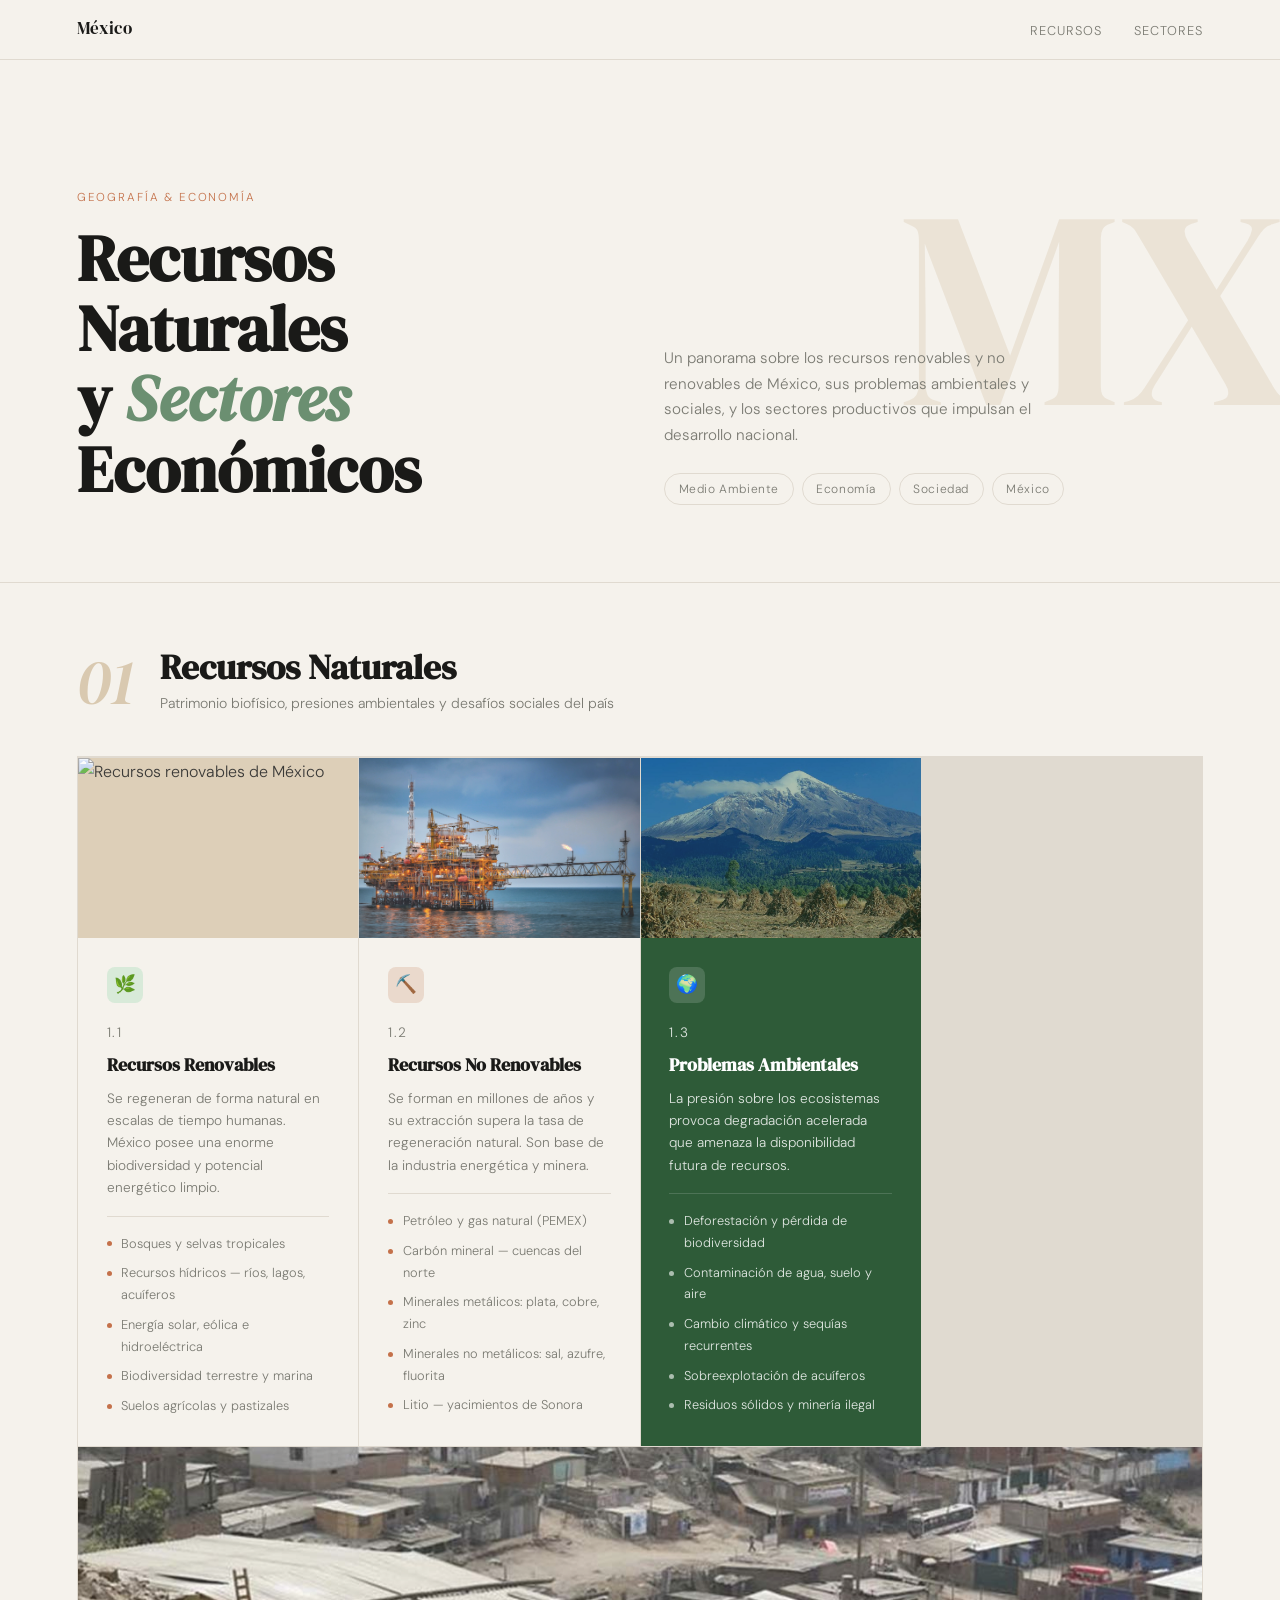
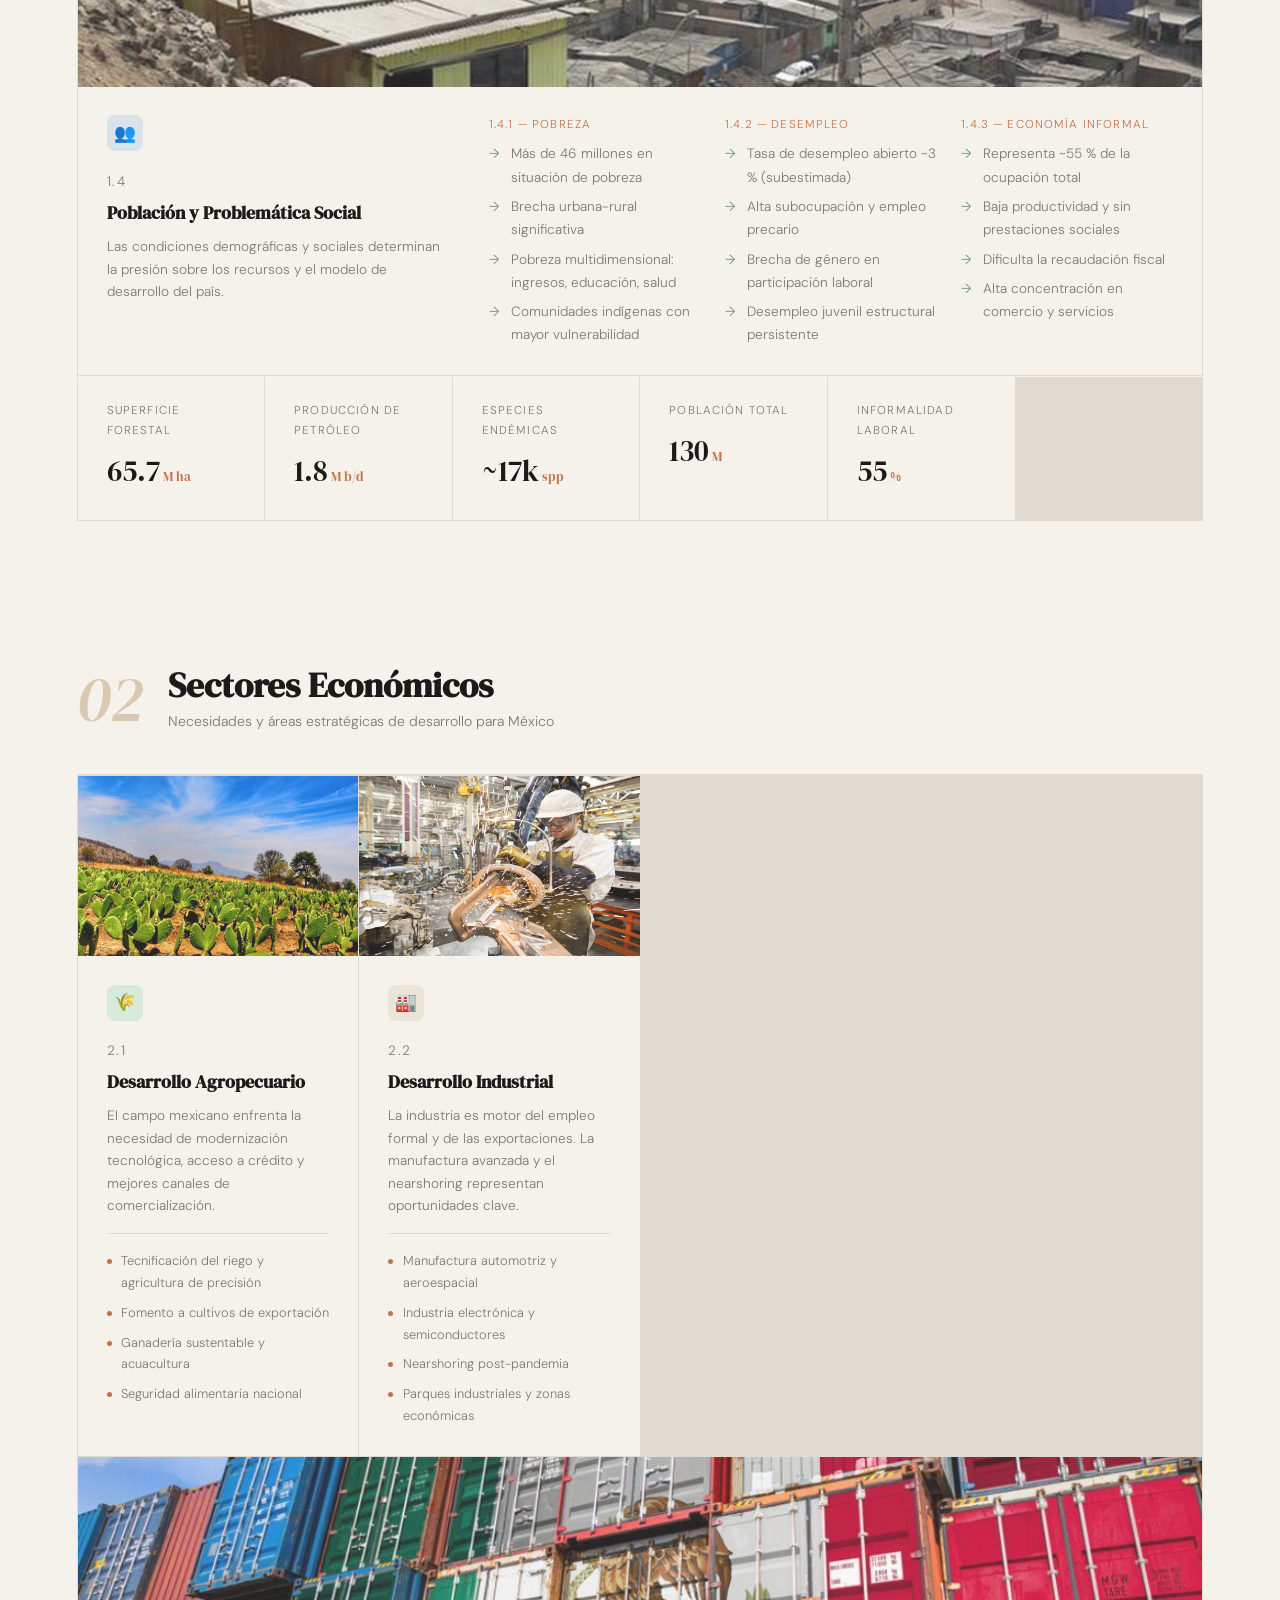
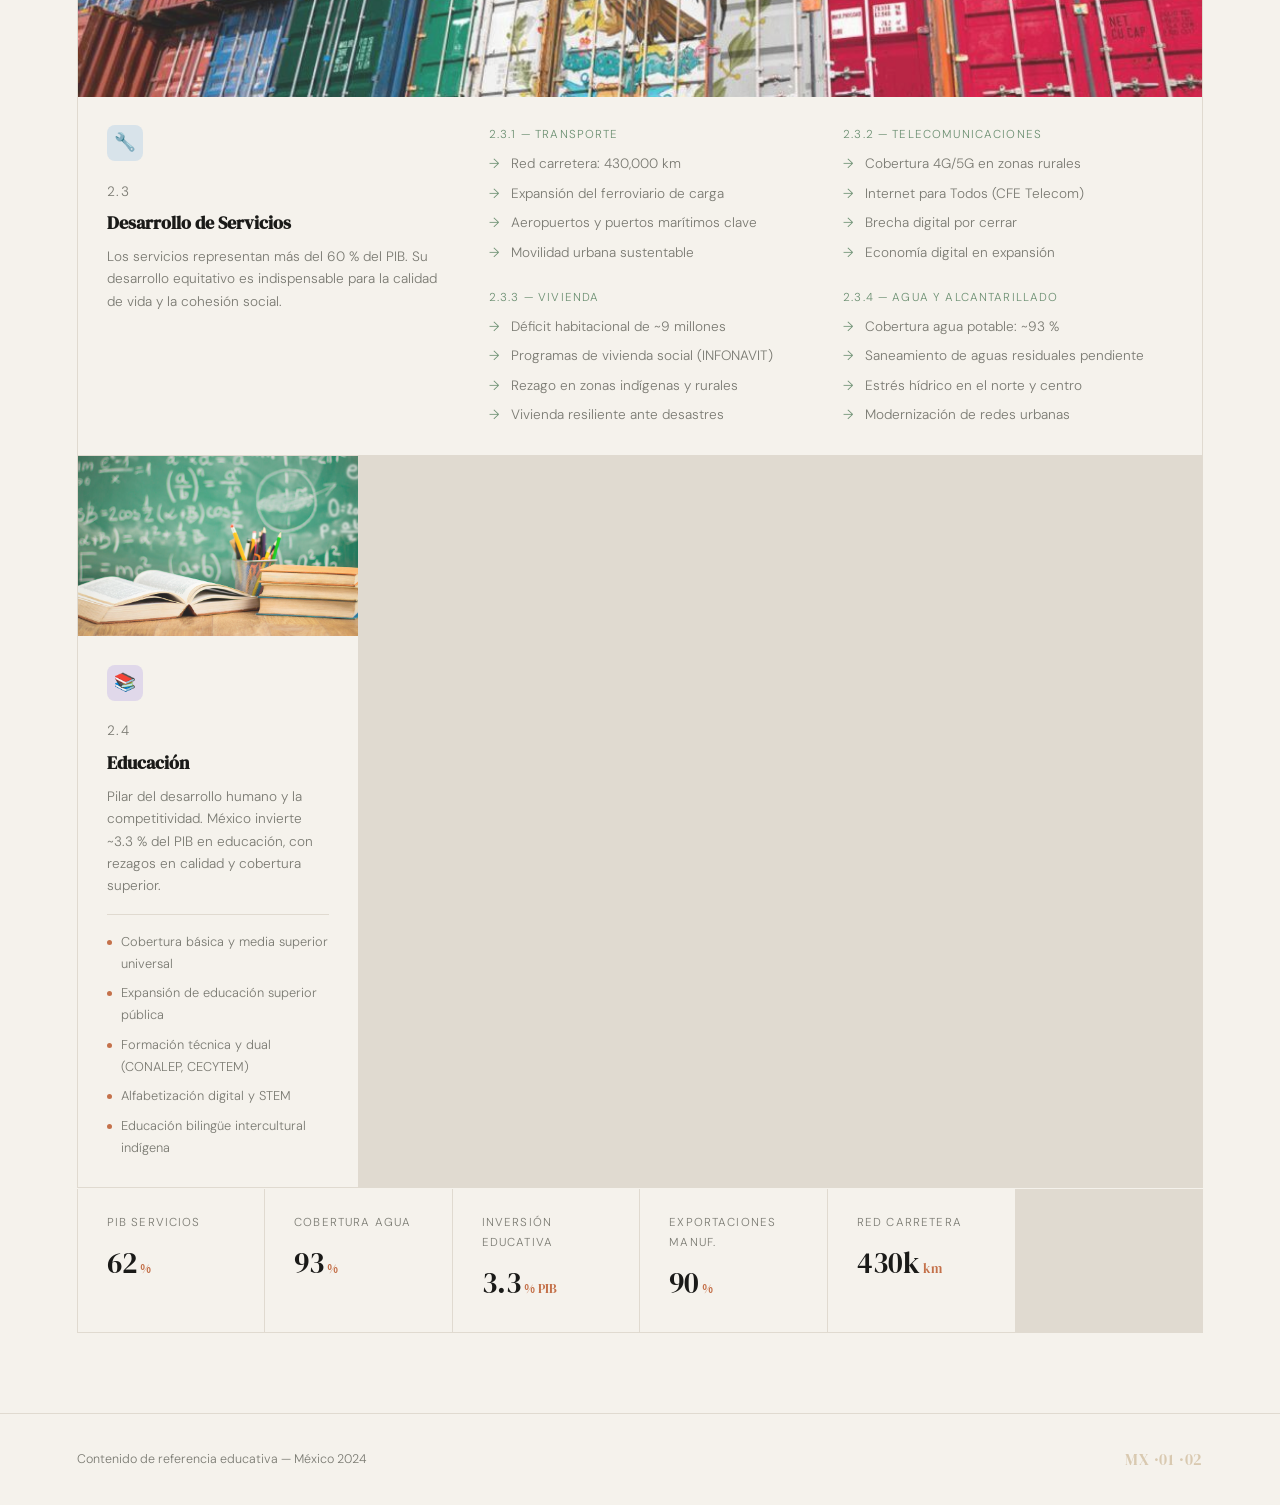
==== index.html @ fa0afb8a "Update image source path for renewable resources" ====
<!DOCTYPE html>
<html lang="es">
<head>
  <meta charset="UTF-8" />
  <meta name="viewport" content="width=device-width, initial-scale=1.0"/>
  <title>México — Recursos & Economía</title>
  <link href="https://fonts.googleapis.com/css2?family=DM+Serif+Display:ital@0;1&family=DM+Sans:ital,opsz,wght@0,9..40,300;0,9..40,400;0,9..40,500;1,9..40,300&display=swap" rel="stylesheet"/>
  <link rel="stylesheet" href="Styles.css"/>
</head>
<body>

  <!-- ══ NAVEGACIÓN ══════════════════════════════════════ -->
  <nav>
    <a class="nav-logo" href="#">México</a>
    <ul class="nav-links">
      <li><a href="#recursos">Recursos</a></li>
      <li><a href="#sectores">Sectores</a></li>
    </ul>
  </nav>

  <!-- ══ HERO ════════════════════════════════════════════ -->
  <section class="hero">
    <div>
      <p class="hero-eyebrow">Geografía & Economía</p>
      <h1>Recursos Naturales<br>y <em>Sectores</em><br>Económicos</h1>
    </div>
    <div>
      <p class="hero-desc">
        Un panorama sobre los recursos renovables y no renovables de México,
        sus problemas ambientales y sociales, y los sectores productivos que
        impulsan el desarrollo nacional.
      </p>
      <div class="hero-tags">
        <span class="tag">Medio Ambiente</span>
        <span class="tag">Economía</span>
        <span class="tag">Sociedad</span>
        <span class="tag">México</span>
      </div>
    </div>
  </section>

  <main>

    <!-- ════════════════════════════════════════════════════
         SECCIÓN 1 — RECURSOS NATURALES
    ════════════════════════════════════════════════════ -->
    <div id="recursos" class="section-header">
      <span class="section-number">01</span>
      <div class="section-title-block">
        <h2>Recursos Naturales</h2>
        <p>Patrimonio biofísico, presiones ambientales y desafíos sociales del país</p>
      </div>
    </div>
    <hr class="section-divider"/>

    <div class="cards-grid">

      <!-- 1.1 Renovables ─────────────────────────────── -->
      <div class="card">
        <!-- 🖼 Reemplaza src="" con la ruta de tu imagen, ej: src="img/renovables.jpg" -->
        <img class="card-img" src="img/photos/Escenarios-naturales-en-Mexico-Ecoturismo.jpg" alt="Recursos renovables de México"/>
        <div class="card-body">
          <div class="card-icon icon-green">🌿</div>
          <p class="card-number">1.1</p>
          <h3>Recursos Renovables</h3>
          <p>Se regeneran de forma natural en escalas de tiempo humanas. México posee una enorme biodiversidad y potencial energético limpio.</p>
          <div class="card-sub">
            <div class="card-sub-item"><span class="dot"></span><span>Bosques y selvas tropicales</span></div>
            <div class="card-sub-item"><span class="dot"></span><span>Recursos hídricos — ríos, lagos, acuíferos</span></div>
            <div class="card-sub-item"><span class="dot"></span><span>Energía solar, eólica e hidroeléctrica</span></div>
            <div class="card-sub-item"><span class="dot"></span><span>Biodiversidad terrestre y marina</span></div>
            <div class="card-sub-item"><span class="dot"></span><span>Suelos agrícolas y pastizales</span></div>
          </div>
        </div>
      </div>

      <!-- 1.2 No Renovables ──────────────────────────── -->
      <div class="card">
        <!-- 🖼 Reemplaza src="" con la ruta de tu imagen, ej: src="img/no-renovables.jpg" -->
        <img class="card-img" src="img/ingresos-petroleo-mexico-bbva.jpg" alt="Recursos no renovables de México"/>
        <div class="card-body">
          <div class="card-icon icon-brown">⛏️</div>
          <p class="card-number">1.2</p>
          <h3>Recursos No Renovables</h3>
          <p>Se forman en millones de años y su extracción supera la tasa de regeneración natural. Son base de la industria energética y minera.</p>
          <div class="card-sub">
            <div class="card-sub-item"><span class="dot"></span><span>Petróleo y gas natural (PEMEX)</span></div>
            <div class="card-sub-item"><span class="dot"></span><span>Carbón mineral — cuencas del norte</span></div>
            <div class="card-sub-item"><span class="dot"></span><span>Minerales metálicos: plata, cobre, zinc</span></div>
            <div class="card-sub-item"><span class="dot"></span><span>Minerales no metálicos: sal, azufre, fluorita</span></div>
            <div class="card-sub-item"><span class="dot"></span><span>Litio — yacimientos de Sonora</span></div>
          </div>
        </div>
      </div>

      <!-- 1.3 Problemas Ambientales ──────────────────── -->
      <div class="card card-accent">
        <!-- 🖼 Reemplaza src="" con la ruta de tu imagen, ej: src="img/ambiental.jpg" -->
        <img class="card-img" src="img/montanas-mexico-pico-de-orizaba-1024x640.jpg" alt="Problemas ambientales en México" style="opacity:0.6;"/>
        <div class="card-body">
          <div class="card-icon" style="background:rgba(255,255,255,0.15)">🌍</div>
          <p class="card-number">1.3</p>
          <h3>Problemas Ambientales</h3>
          <p>La presión sobre los ecosistemas provoca degradación acelerada que amenaza la disponibilidad futura de recursos.</p>
          <div class="card-sub">
            <div class="card-sub-item"><span class="dot"></span><span>Deforestación y pérdida de biodiversidad</span></div>
            <div class="card-sub-item"><span class="dot"></span><span>Contaminación de agua, suelo y aire</span></div>
            <div class="card-sub-item"><span class="dot"></span><span>Cambio climático y sequías recurrentes</span></div>
            <div class="card-sub-item"><span class="dot"></span><span>Sobreexplotación de acuíferos</span></div>
            <div class="card-sub-item"><span class="dot"></span><span>Residuos sólidos y minería ilegal</span></div>
          </div>
        </div>
      </div>

      <!-- 1.4 Población ──────────────────────────────── -->
      <div class="card card-wide">
        <!-- 🖼 Reemplaza src="" con la ruta de tu imagen, ej: src="img/poblacion.jpg" -->
        <img class="card-img" src="img/reuters_pobreza_banco_mundial1.jpg" alt="Población y problemática social en México"/>
        <div class="card-body">
          <div>
            <div class="card-icon icon-blue">👥</div>
            <p class="card-number">1.4</p>
            <h3>Población y Problemática Social</h3>
            <p>Las condiciones demográficas y sociales determinan la presión sobre los recursos y el modelo de desarrollo del país.</p>
          </div>
          <div style="display:grid; grid-template-columns:1fr 1fr 1fr; gap:1.5rem;">
            <div>
              <p style="font-size:0.72rem;letter-spacing:0.1em;text-transform:uppercase;color:var(--terracotta);margin-bottom:0.5rem;">1.4.1 — Pobreza</p>
              <ul class="inline-list">
                <li>Más de 46 millones en situación de pobreza</li>
                <li>Brecha urbana-rural significativa</li>
                <li>Pobreza multidimensional: ingresos, educación, salud</li>
                <li>Comunidades indígenas con mayor vulnerabilidad</li>
              </ul>
            </div>
            <div>
              <p style="font-size:0.72rem;letter-spacing:0.1em;text-transform:uppercase;color:var(--terracotta);margin-bottom:0.5rem;">1.4.2 — Desempleo</p>
              <ul class="inline-list">
                <li>Tasa de desempleo abierto ~3 % (subestimada)</li>
                <li>Alta subocupación y empleo precario</li>
                <li>Brecha de género en participación laboral</li>
                <li>Desempleo juvenil estructural persistente</li>
              </ul>
            </div>
            <div>
              <p style="font-size:0.72rem;letter-spacing:0.1em;text-transform:uppercase;color:var(--terracotta);margin-bottom:0.5rem;">1.4.3 — Economía Informal</p>
              <ul class="inline-list">
                <li>Representa ~55 % de la ocupación total</li>
                <li>Baja productividad y sin prestaciones sociales</li>
                <li>Dificulta la recaudación fiscal</li>
                <li>Alta concentración en comercio y servicios</li>
              </ul>
            </div>
          </div>
        </div>
      </div>

    </div><!-- /cards-grid -->

    <div class="stat-row">
      <div class="stat-cell">
        <p class="stat-label">Superficie forestal</p>
        <p class="stat-value">65.7<span class="stat-unit">M ha</span></p>
      </div>
      <div class="stat-cell">
        <p class="stat-label">Producción de petróleo</p>
        <p class="stat-value">1.8<span class="stat-unit">M b/d</span></p>
      </div>
      <div class="stat-cell">
        <p class="stat-label">Especies endémicas</p>
        <p class="stat-value">~17k<span class="stat-unit">spp</span></p>
      </div>
      <div class="stat-cell">
        <p class="stat-label">Población total</p>
        <p class="stat-value">130<span class="stat-unit">M</span></p>
      </div>
      <div class="stat-cell">
        <p class="stat-label">Informalidad laboral</p>
        <p class="stat-value">55<span class="stat-unit">%</span></p>
      </div>
    </div>


    <!-- ════════════════════════════════════════════════════
         SECCIÓN 2 — SECTORES ECONÓMICOS
    ════════════════════════════════════════════════════ -->
    <div id="sectores" class="section-header">
      <span class="section-number">02</span>
      <div class="section-title-block">
        <h2>Sectores Económicos</h2>
        <p>Necesidades y áreas estratégicas de desarrollo para México</p>
      </div>
    </div>
    <hr class="section-divider"/>

    <div class="cards-grid">

      <!-- 2.1 Agropecuario ───────────────────────────── -->
      <div class="card">
        <!-- 🖼 Reemplaza src="" con la ruta de tu imagen, ej: src="img/agropecuario.jpg" -->
        <img class="card-img" src="img/desarrollo-agropecuario-y-rural-milpa-alta.jpg" alt="Desarrollo agropecuario en México"/>
        <div class="card-body">
          <div class="card-icon icon-green">🌾</div>
          <p class="card-number">2.1</p>
          <h3>Desarrollo Agropecuario</h3>
          <p>El campo mexicano enfrenta la necesidad de modernización tecnológica, acceso a crédito y mejores canales de comercialización.</p>
          <div class="card-sub">
            <div class="card-sub-item"><span class="dot"></span><span>Tecnificación del riego y agricultura de precisión</span></div>
            <div class="card-sub-item"><span class="dot"></span><span>Fomento a cultivos de exportación</span></div>
            <div class="card-sub-item"><span class="dot"></span><span>Ganadería sustentable y acuacultura</span></div>
            <div class="card-sub-item"><span class="dot"></span><span>Seguridad alimentaria nacional</span></div>
          </div>
        </div>
      </div>

      <!-- 2.2 Industrial ─────────────────────────────── -->
      <div class="card">
        <!-- 🖼 Reemplaza src="" con la ruta de tu imagen, ej: src="img/industrial.jpg" -->
        <img class="card-img" src="img/5-estados-lideraron-el-crecimiento-industrial-en-Mexico-en-2022.jpg" alt="Desarrollo industrial en México"/>
        <div class="card-body">
          <div class="card-icon icon-yellow">🏭</div>
          <p class="card-number">2.2</p>
          <h3>Desarrollo Industrial</h3>
          <p>La industria es motor del empleo formal y de las exportaciones. La manufactura avanzada y el nearshoring representan oportunidades clave.</p>
          <div class="card-sub">
            <div class="card-sub-item"><span class="dot"></span><span>Manufactura automotriz y aeroespacial</span></div>
            <div class="card-sub-item"><span class="dot"></span><span>Industria electrónica y semiconductores</span></div>
            <div class="card-sub-item"><span class="dot"></span><span>Nearshoring post-pandemia</span></div>
            <div class="card-sub-item"><span class="dot"></span><span>Parques industriales y zonas económicas</span></div>
          </div>
        </div>
      </div>

      <!-- 2.3 Servicios ──────────────────────────────── -->
      <div class="card card-wide">
        <!-- 🖼 Reemplaza src="" con la ruta de tu imagen, ej: src="img/servicios.jpg" -->
        <img class="card-img" src="img/futuro-comercio-exterior-mexico-nearshoring-fiscalidad-tras-elecciones.jpg" alt="Desarrollo de servicios en México"/>
        <div class="card-body">
          <div>
            <div class="card-icon icon-blue">🔧</div>
            <p class="card-number">2.3</p>
            <h3>Desarrollo de Servicios</h3>
            <p>Los servicios representan más del 60 % del PIB. Su desarrollo equitativo es indispensable para la calidad de vida y la cohesión social.</p>
          </div>
          <div style="display:grid; grid-template-columns:1fr 1fr; gap:1.5rem;">
            <div>
              <p style="font-size:0.72rem;letter-spacing:0.1em;text-transform:uppercase;color:var(--sage);margin-bottom:0.5rem;">2.3.1 — Transporte</p>
              <ul class="inline-list">
                <li>Red carretera: 430,000 km</li>
                <li>Expansión del ferroviario de carga</li>
                <li>Aeropuertos y puertos marítimos clave</li>
                <li>Movilidad urbana sustentable</li>
              </ul>
            </div>
            <div>
              <p style="font-size:0.72rem;letter-spacing:0.1em;text-transform:uppercase;color:var(--sage);margin-bottom:0.5rem;">2.3.2 — Telecomunicaciones</p>
              <ul class="inline-list">
                <li>Cobertura 4G/5G en zonas rurales</li>
                <li>Internet para Todos (CFE Telecom)</li>
                <li>Brecha digital por cerrar</li>
                <li>Economía digital en expansión</li>
              </ul>
            </div>
            <div>
              <p style="font-size:0.72rem;letter-spacing:0.1em;text-transform:uppercase;color:var(--sage);margin-bottom:0.5rem;">2.3.3 — Vivienda</p>
              <ul class="inline-list">
                <li>Déficit habitacional de ~9 millones</li>
                <li>Programas de vivienda social (INFONAVIT)</li>
                <li>Rezago en zonas indígenas y rurales</li>
                <li>Vivienda resiliente ante desastres</li>
              </ul>
            </div>
            <div>
              <p style="font-size:0.72rem;letter-spacing:0.1em;text-transform:uppercase;color:var(--sage);margin-bottom:0.5rem;">2.3.4 — Agua y Alcantarillado</p>
              <ul class="inline-list">
                <li>Cobertura agua potable: ~93 %</li>
                <li>Saneamiento de aguas residuales pendiente</li>
                <li>Estrés hídrico en el norte y centro</li>
                <li>Modernización de redes urbanas</li>
              </ul>
            </div>
          </div>
        </div>
      </div>

      <!-- 2.4 Educación ──────────────────────────────── -->
      <div class="card">
        <!-- 🖼 Reemplaza src="" con la ruta de tu imagen, ej: src="img/educacion.jpg" -->
        <img class="card-img" src="img/Mexico.jpg" alt="Educación en México"/>
        <div class="card-body">
          <div class="card-icon icon-purple">📚</div>
          <p class="card-number">2.4</p>
          <h3>Educación</h3>
          <p>Pilar del desarrollo humano y la competitividad. México invierte ~3.3 % del PIB en educación, con rezagos en calidad y cobertura superior.</p>
          <div class="card-sub">
            <div class="card-sub-item"><span class="dot"></span><span>Cobertura básica y media superior universal</span></div>
            <div class="card-sub-item"><span class="dot"></span><span>Expansión de educación superior pública</span></div>
            <div class="card-sub-item"><span class="dot"></span><span>Formación técnica y dual (CONALEP, CECYTEM)</span></div>
            <div class="card-sub-item"><span class="dot"></span><span>Alfabetización digital y STEM</span></div>
            <div class="card-sub-item"><span class="dot"></span><span>Educación bilingüe intercultural indígena</span></div>
          </div>
        </div>
      </div>

    </div><!-- /cards-grid -->

    <div class="stat-row">
      <div class="stat-cell">
        <p class="stat-label">PIB Servicios</p>
        <p class="stat-value">62<span class="stat-unit">%</span></p>
      </div>
      <div class="stat-cell">
        <p class="stat-label">Cobertura agua</p>
        <p class="stat-value">93<span class="stat-unit">%</span></p>
      </div>
      <div class="stat-cell">
        <p class="stat-label">Inversión educativa</p>
        <p class="stat-value">3.3<span class="stat-unit">% PIB</span></p>
      </div>
      <div class="stat-cell">
        <p class="stat-label">Exportaciones manuf.</p>
        <p class="stat-value">90<span class="stat-unit">%</span></p>
      </div>
      <div class="stat-cell">
        <p class="stat-label">Red carretera</p>
        <p class="stat-value">430k<span class="stat-unit">km</span></p>
      </div>
    </div>

  </main>

  <!-- ══ FOOTER ═══════════════════════════════════════════ -->
  <footer>
    <p>Contenido de referencia educativa — México 2024</p>
    <span class="footer-mark">MX ·01 ·02</span>
  </footer>

</body>
</html>
---- Styles.css ----
/* ═══════════════════════════════════════════════════
   México — Recursos & Economía · styles.css
═══════════════════════════════════════════════════ */

:root {
  --cream:      #F5F2EC;
  --ink:        #1A1A18;
  --sage:       #6B8F71;
  --terracotta: #C4714A;
  --sand:       #D9C9B0;
  --muted:      #7A7A72;
  --white:      #FFFFFF;
  --border:     #E0DAD0;
  --accent:     #2E5B38;
}

*, *::before, *::after { box-sizing: border-box; margin: 0; padding: 0; }

html { scroll-behavior: smooth; }

body {
  background: var(--cream);
  color: var(--ink);
  font-family: 'DM Sans', sans-serif;
  font-weight: 300;
  line-height: 1.7;
  font-size: 16px;
}

/* ── NAV ─────────────────────────────────────────────── */
nav {
  position: sticky;
  top: 0;
  z-index: 100;
  background: var(--cream);
  border-bottom: 1px solid var(--border);
  padding: 0 clamp(1.5rem, 6vw, 5rem);
  display: flex;
  align-items: center;
  justify-content: space-between;
  height: 60px;
  backdrop-filter: blur(8px);
}

.nav-logo {
  font-family: 'DM Serif Display', serif;
  font-size: 1.05rem;
  letter-spacing: 0.01em;
  color: var(--ink);
  text-decoration: none;
}

.nav-links {
  display: flex;
  gap: 2rem;
  list-style: none;
}

.nav-links a {
  font-size: 0.8rem;
  letter-spacing: 0.08em;
  text-transform: uppercase;
  color: var(--muted);
  text-decoration: none;
  transition: color 0.2s;
}

.nav-links a:hover { color: var(--ink); }

/* ── HERO ────────────────────────────────────────────── */
.hero {
  padding: clamp(4rem, 10vw, 9rem) clamp(1.5rem, 6vw, 5rem) clamp(3rem, 6vw, 5rem);
  display: grid;
  grid-template-columns: 1fr 1fr;
  gap: 3rem;
  align-items: end;
  border-bottom: 1px solid var(--border);
  position: relative;
  overflow: hidden;
}

.hero::before {
  content: 'MX';
  position: absolute;
  right: -0.05em;
  top: 50%;
  transform: translateY(-55%);
  font-family: 'DM Serif Display', serif;
  font-size: clamp(8rem, 22vw, 18rem);
  color: var(--sand);
  opacity: 0.35;
  pointer-events: none;
  line-height: 1;
}

.hero-eyebrow {
  font-size: 0.72rem;
  letter-spacing: 0.16em;
  text-transform: uppercase;
  color: var(--terracotta);
  margin-bottom: 1rem;
}

.hero h1 {
  font-family: 'DM Serif Display', serif;
  font-size: clamp(2.4rem, 5vw, 4.2rem);
  line-height: 1.1;
  color: var(--ink);
  max-width: 14ch;
}

.hero h1 em {
  font-style: italic;
  color: var(--sage);
}

.hero-desc {
  color: var(--muted);
  font-size: 0.95rem;
  max-width: 38ch;
  align-self: end;
}

.hero-tags {
  display: flex;
  gap: 0.5rem;
  flex-wrap: wrap;
  margin-top: 1.5rem;
}

.tag {
  padding: 0.3rem 0.85rem;
  border: 1px solid var(--border);
  border-radius: 999px;
  font-size: 0.75rem;
  letter-spacing: 0.05em;
  color: var(--muted);
}

/* ── LAYOUT ──────────────────────────────────────────── */
main {
  max-width: 1280px;
  margin: 0 auto;
  padding: 0 clamp(1.5rem, 6vw, 5rem);
}

/* ── SECTION HEADER ──────────────────────────────────── */
.section-header {
  display: grid;
  grid-template-columns: auto 1fr;
  align-items: center;
  gap: 1.5rem;
  padding: 4rem 0 2.5rem;
}

.section-number {
  font-family: 'DM Serif Display', serif;
  font-size: 4rem;
  line-height: 1;
  color: var(--sand);
  font-style: italic;
}

.section-title-block h2 {
  font-family: 'DM Serif Display', serif;
  font-size: clamp(1.6rem, 3vw, 2.2rem);
  line-height: 1.15;
  color: var(--ink);
}

.section-title-block p {
  color: var(--muted);
  font-size: 0.88rem;
  margin-top: 0.3rem;
}

.section-divider {
  border: none;
  border-top: 1px solid var(--border);
  margin: 0;
}

/* ── CARDS GRID ──────────────────────────────────────── */
.cards-grid {
  display: grid;
  grid-template-columns: repeat(auto-fill, minmax(280px, 1fr));
  gap: 1px;
  background: var(--border);
  border: 1px solid var(--border);
  margin-bottom: 1px;
}

.card {
  background: var(--cream);
  position: relative;
  transition: background 0.25s;
  display: flex;
  flex-direction: column;
}

.card:hover { background: var(--white); }

/* ── CARD IMAGE ──────────────────────────────────────── */
.card-img {
  width: 100%;
  height: 180px;
  object-fit: cover;
  display: block;
  /* Placeholder visual cuando no hay imagen */
  background: var(--sand);
  opacity: 0.85;
  transition: opacity 0.3s;
}

.card:hover .card-img { opacity: 1; }

/* Placeholder cuando src está vacío o la imagen no carga */
.card-img[src=""],
.card-img:not([src]) {
  background: linear-gradient(135deg, var(--sand) 0%, var(--border) 100%);
  position: relative;
}

.card-body {
  padding: 1.8rem;
  flex: 1;
  display: flex;
  flex-direction: column;
}

.card-icon {
  width: 36px;
  height: 36px;
  border-radius: 8px;
  display: flex;
  align-items: center;
  justify-content: center;
  font-size: 1.1rem;
  margin-bottom: 1.2rem;
}

.icon-green  { background: #D8EAD9; }
.icon-brown  { background: #EAD9CC; }
.icon-red    { background: #EAD8D8; }
.icon-blue   { background: #D8E3EA; }
.icon-yellow { background: #EAE5D8; }
.icon-purple { background: #E0D8EA; }

.card-number {
  font-size: 0.68rem;
  letter-spacing: 0.12em;
  text-transform: uppercase;
  color: var(--muted);
  margin-bottom: 0.5rem;
}

.card h3 {
  font-family: 'DM Serif Display', serif;
  font-size: 1.15rem;
  line-height: 1.25;
  color: var(--ink);
  margin-bottom: 0.75rem;
}

.card p {
  font-size: 0.85rem;
  color: var(--muted);
  line-height: 1.65;
}

.card-sub {
  margin-top: 1rem;
  padding-top: 1rem;
  border-top: 1px solid var(--border);
}

.card-sub-item {
  display: flex;
  align-items: flex-start;
  gap: 0.6rem;
  margin-bottom: 0.5rem;
}

.card-sub-item:last-child { margin-bottom: 0; }

.dot {
  width: 5px;
  height: 5px;
  border-radius: 50%;
  background: var(--terracotta);
  flex-shrink: 0;
  margin-top: 0.55rem;
}

.card-sub-item span {
  font-size: 0.8rem;
  color: var(--muted);
}

/* ── WIDE CARD ───────────────────────────────────────── */
.card-wide {
  grid-column: 1 / -1;
  flex-direction: column;
}

.card-wide .card-img {
  height: 240px;
}

.card-wide .card-body {
  display: grid;
  grid-template-columns: 1fr 2fr;
  gap: 2.5rem;
  align-items: start;
}

/* ── ACCENT CARD ─────────────────────────────────────── */
.card-accent { background: var(--accent) !important; }

.card-accent .card-number,
.card-accent h3,
.card-accent p,
.card-accent .card-sub-item span {
  color: rgba(255,255,255,0.85);
}

.card-accent h3 { color: #fff; }

.card-accent .card-sub {
  border-color: rgba(255,255,255,0.15);
}

.card-accent .dot { background: rgba(255,255,255,0.6); }

/* ── STAT ROW ────────────────────────────────────────── */
.stat-row {
  display: grid;
  grid-template-columns: repeat(auto-fill, minmax(180px, 1fr));
  gap: 1px;
  background: var(--border);
  border: 1px solid var(--border);
  border-top: none;
  margin-bottom: 5rem;
}

.stat-cell {
  background: var(--cream);
  padding: 1.5rem 1.8rem;
  transition: background 0.2s;
}

.stat-cell:hover { background: var(--white); }

.stat-label {
  font-size: 0.72rem;
  letter-spacing: 0.1em;
  text-transform: uppercase;
  color: var(--muted);
  margin-bottom: 0.4rem;
}

.stat-value {
  font-family: 'DM Serif Display', serif;
  font-size: 1.8rem;
  color: var(--ink);
}

.stat-unit {
  font-size: 0.8rem;
  color: var(--terracotta);
  margin-left: 0.2rem;
}

/* ── INLINE LIST ─────────────────────────────────────── */
.inline-list {
  list-style: none;
  display: flex;
  flex-direction: column;
  gap: 0.4rem;
}

.inline-list li {
  display: flex;
  align-items: flex-start;
  gap: 0.75rem;
  font-size: 0.85rem;
  color: var(--muted);
}

.inline-list li::before {
  content: '→';
  color: var(--sage);
  flex-shrink: 0;
  font-size: 0.85rem;
}

/* ── FOOTER ──────────────────────────────────────────── */
footer {
  border-top: 1px solid var(--border);
  padding: 2rem clamp(1.5rem, 6vw, 5rem);
  display: flex;
  justify-content: space-between;
  align-items: center;
  flex-wrap: wrap;
  gap: 1rem;
}

footer p {
  font-size: 0.78rem;
  color: var(--muted);
}

.footer-mark {
  font-family: 'DM Serif Display', serif;
  font-size: 1rem;
  color: var(--sand);
  letter-spacing: 0.05em;
}

/* ── ANIMATIONS ──────────────────────────────────────── */
@keyframes fadeUp {
  from { opacity: 0; transform: translateY(18px); }
  to   { opacity: 1; transform: translateY(0); }
}

.hero > * { animation: fadeUp 0.6s ease both; }
.hero > *:nth-child(2) { animation-delay: 0.15s; }

/* ── RESPONSIVE ──────────────────────────────────────── */
@media (max-width: 768px) {
  .hero {
    grid-template-columns: 1fr;
    gap: 1.5rem;
  }

  .hero::before { font-size: 7rem; opacity: 0.2; }

  .card-wide .card-body {
    grid-template-columns: 1fr;
  }

  .nav-links { display: none; }

  .section-number { font-size: 2.5rem; }
}
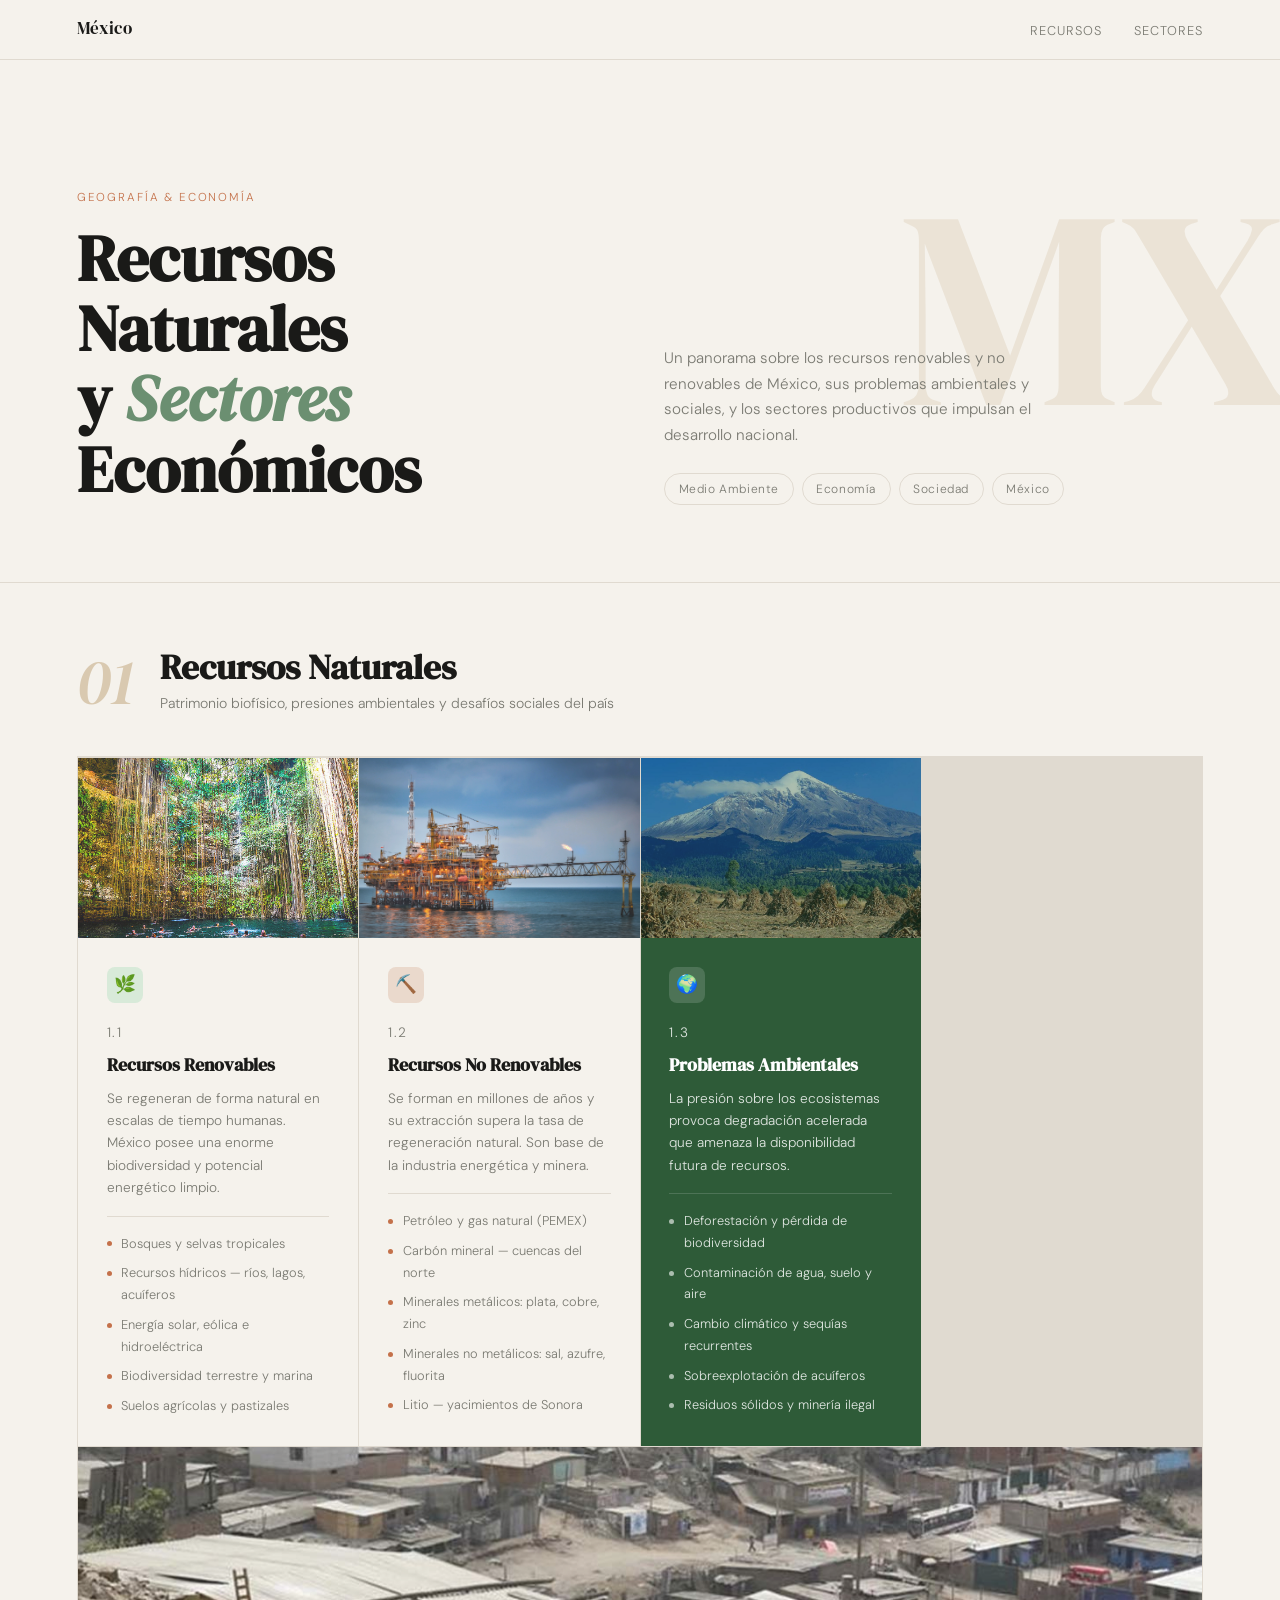
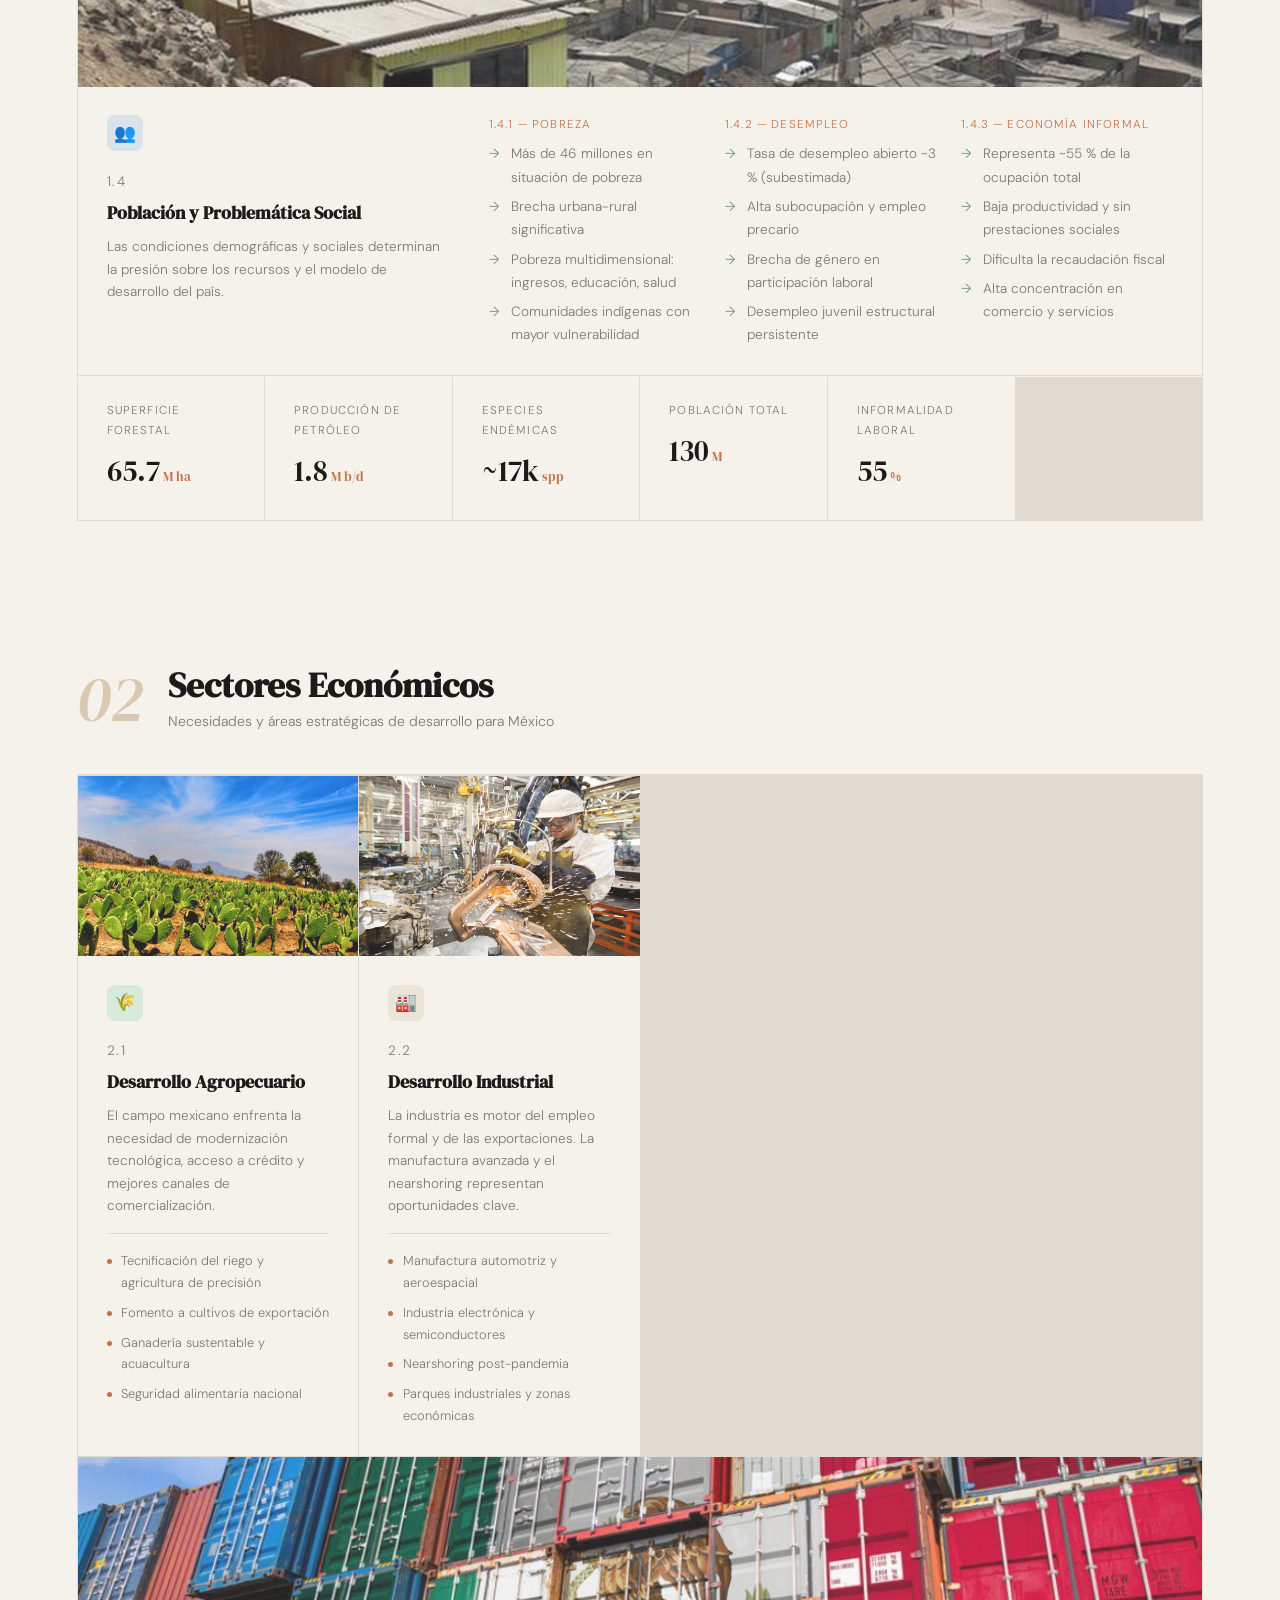
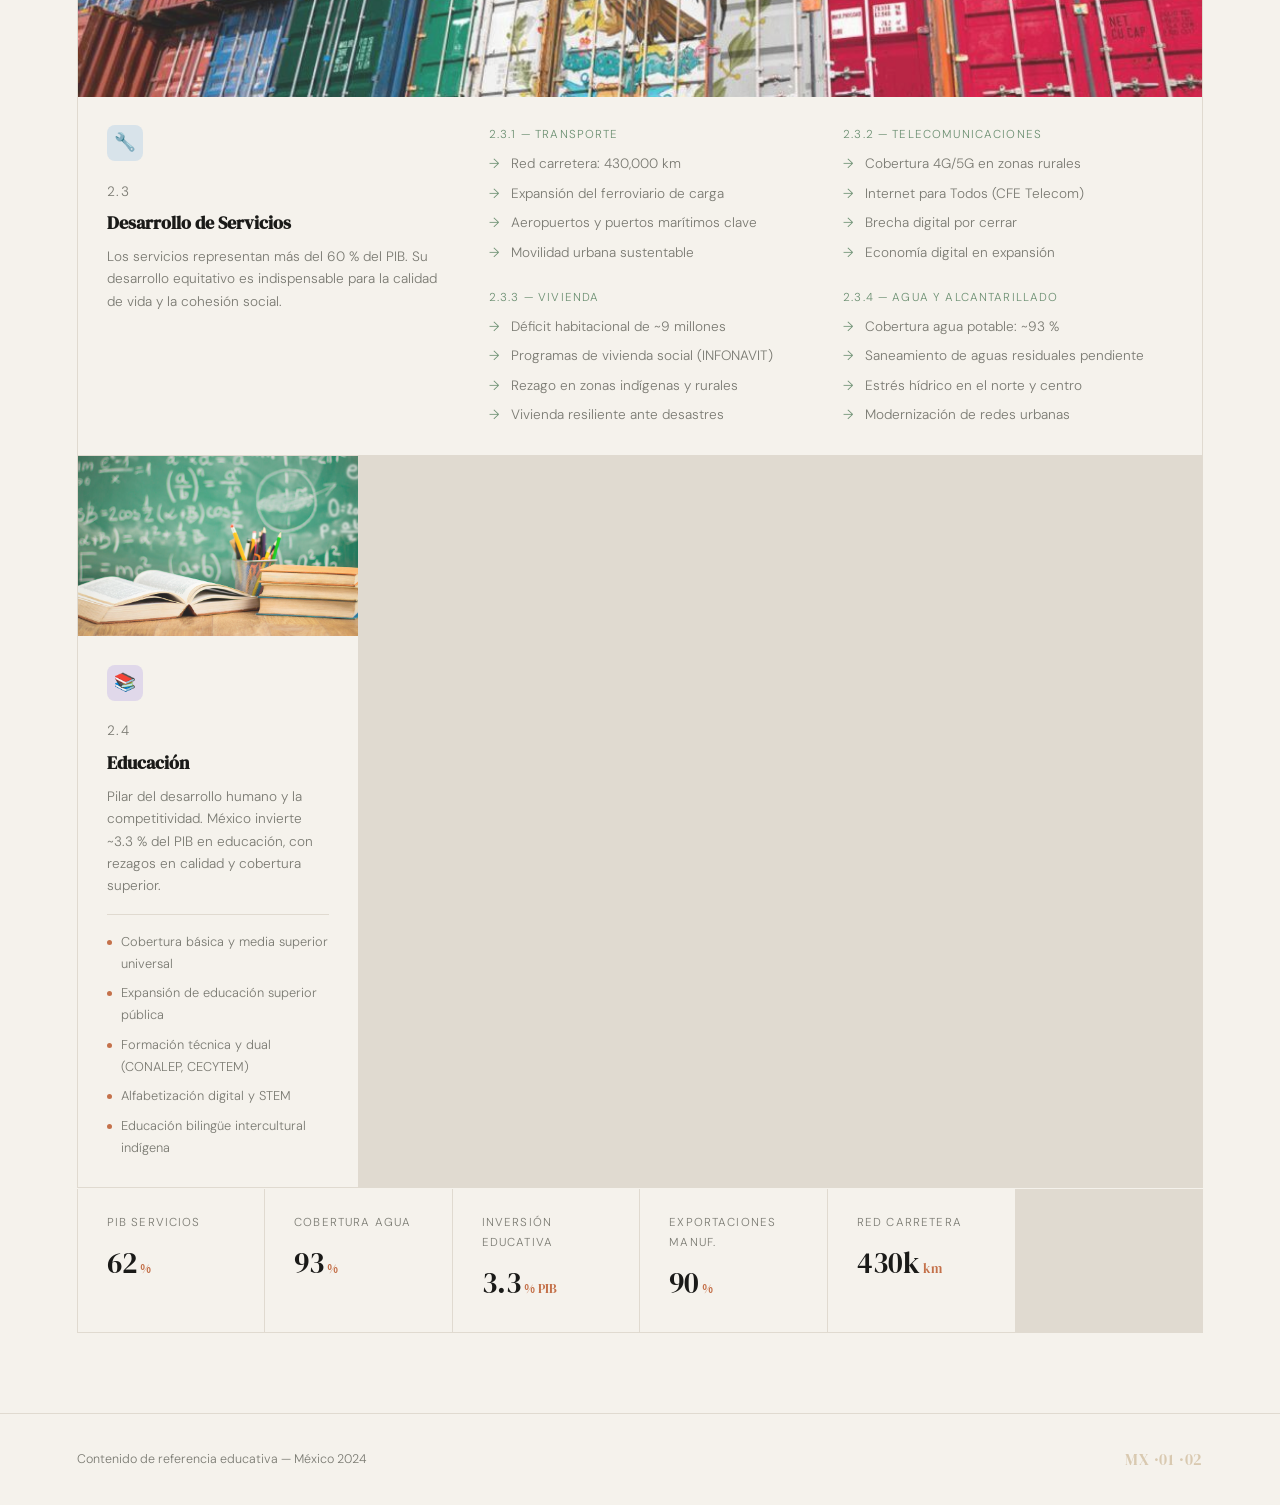
==== commit b577556e: "Update image source path in index.html" ====
--- a/index.html
+++ b/index.html
@@ -58,7 +58,7 @@
       <!-- 1.1 Renovables ─────────────────────────────── -->
       <div class="card">
         <!-- 🖼 Reemplaza src="" con la ruta de tu imagen, ej: src="img/renovables.jpg" -->
-        <img class="card-img" src="img/photos/Escenarios-naturales-en-Mexico-Ecoturismo.jpg" alt="Recursos renovables de México"/>
+        <img class="card-img" src="img/Escenarios-naturales-en-Mexico-Ecoturismo.jpg" alt="Recursos renovables de México"/>
         <div class="card-body">
           <div class="card-icon icon-green">🌿</div>
           <p class="card-number">1.1</p>
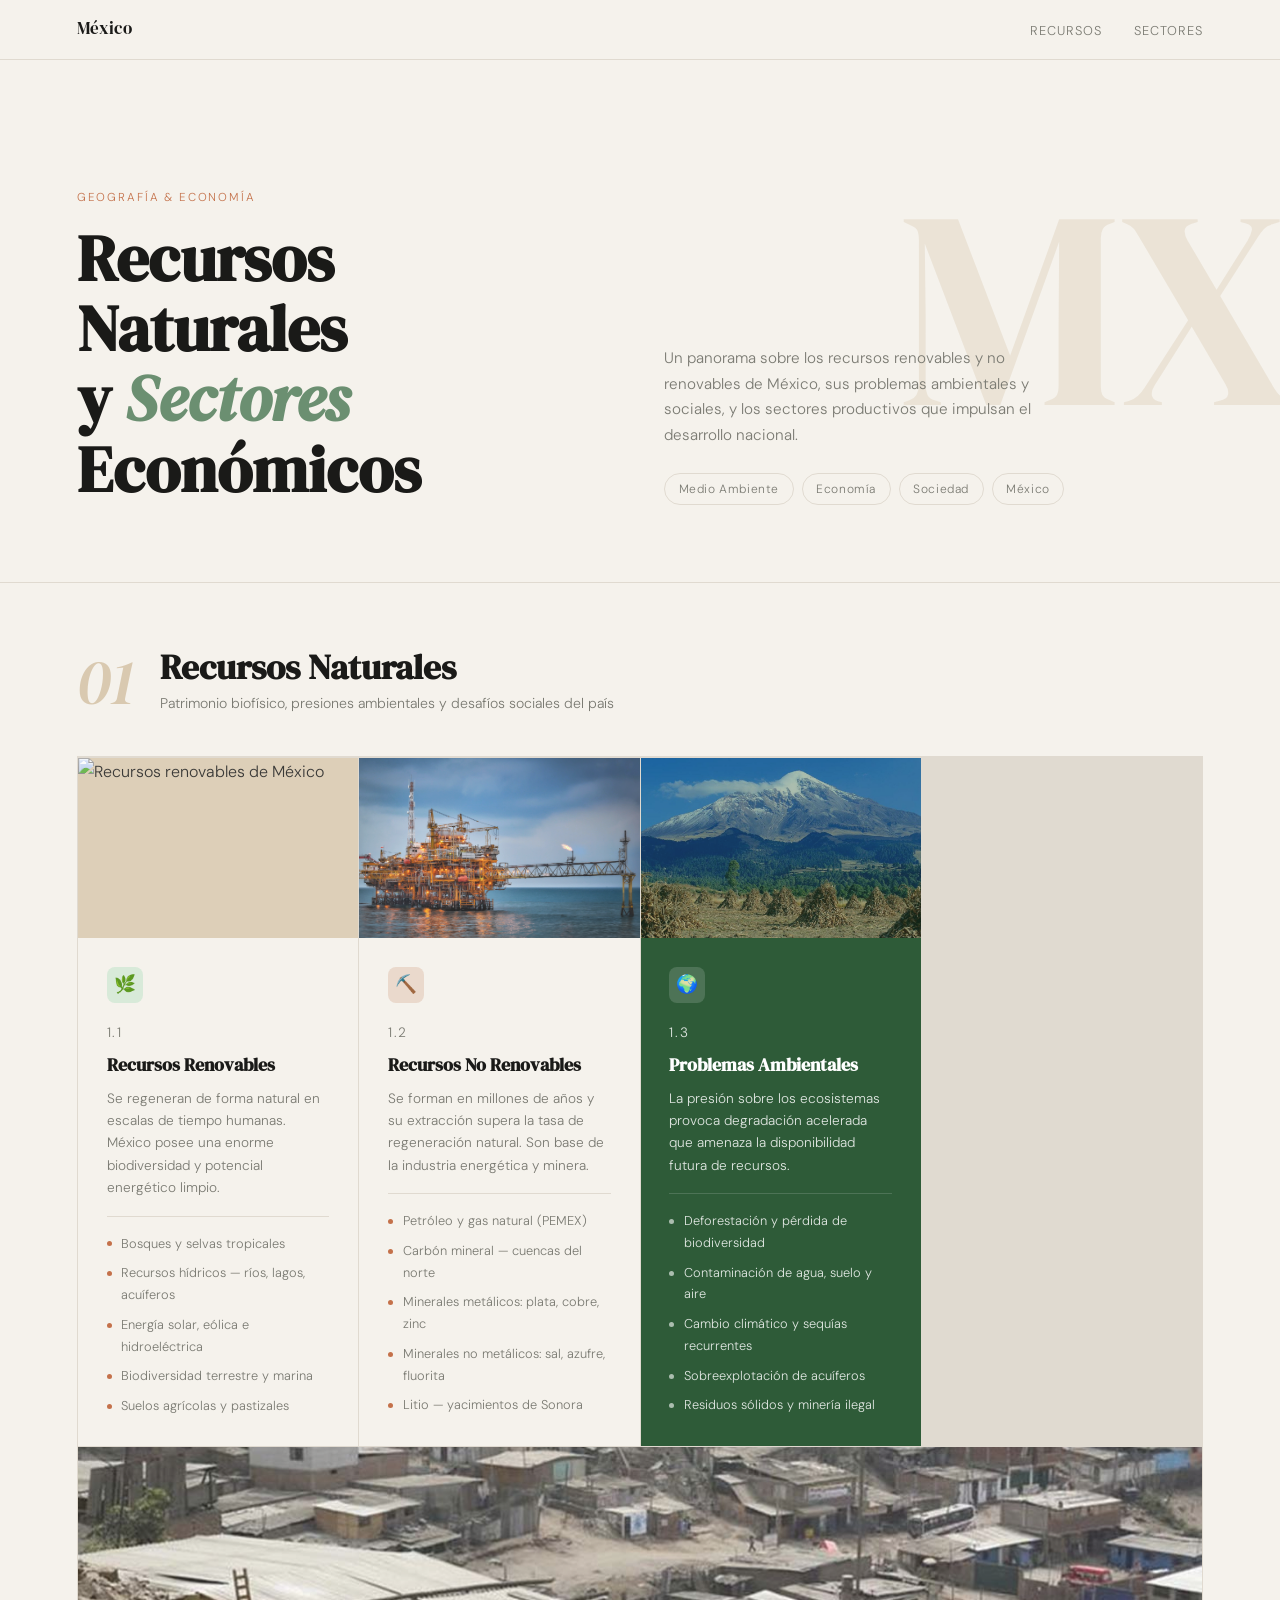
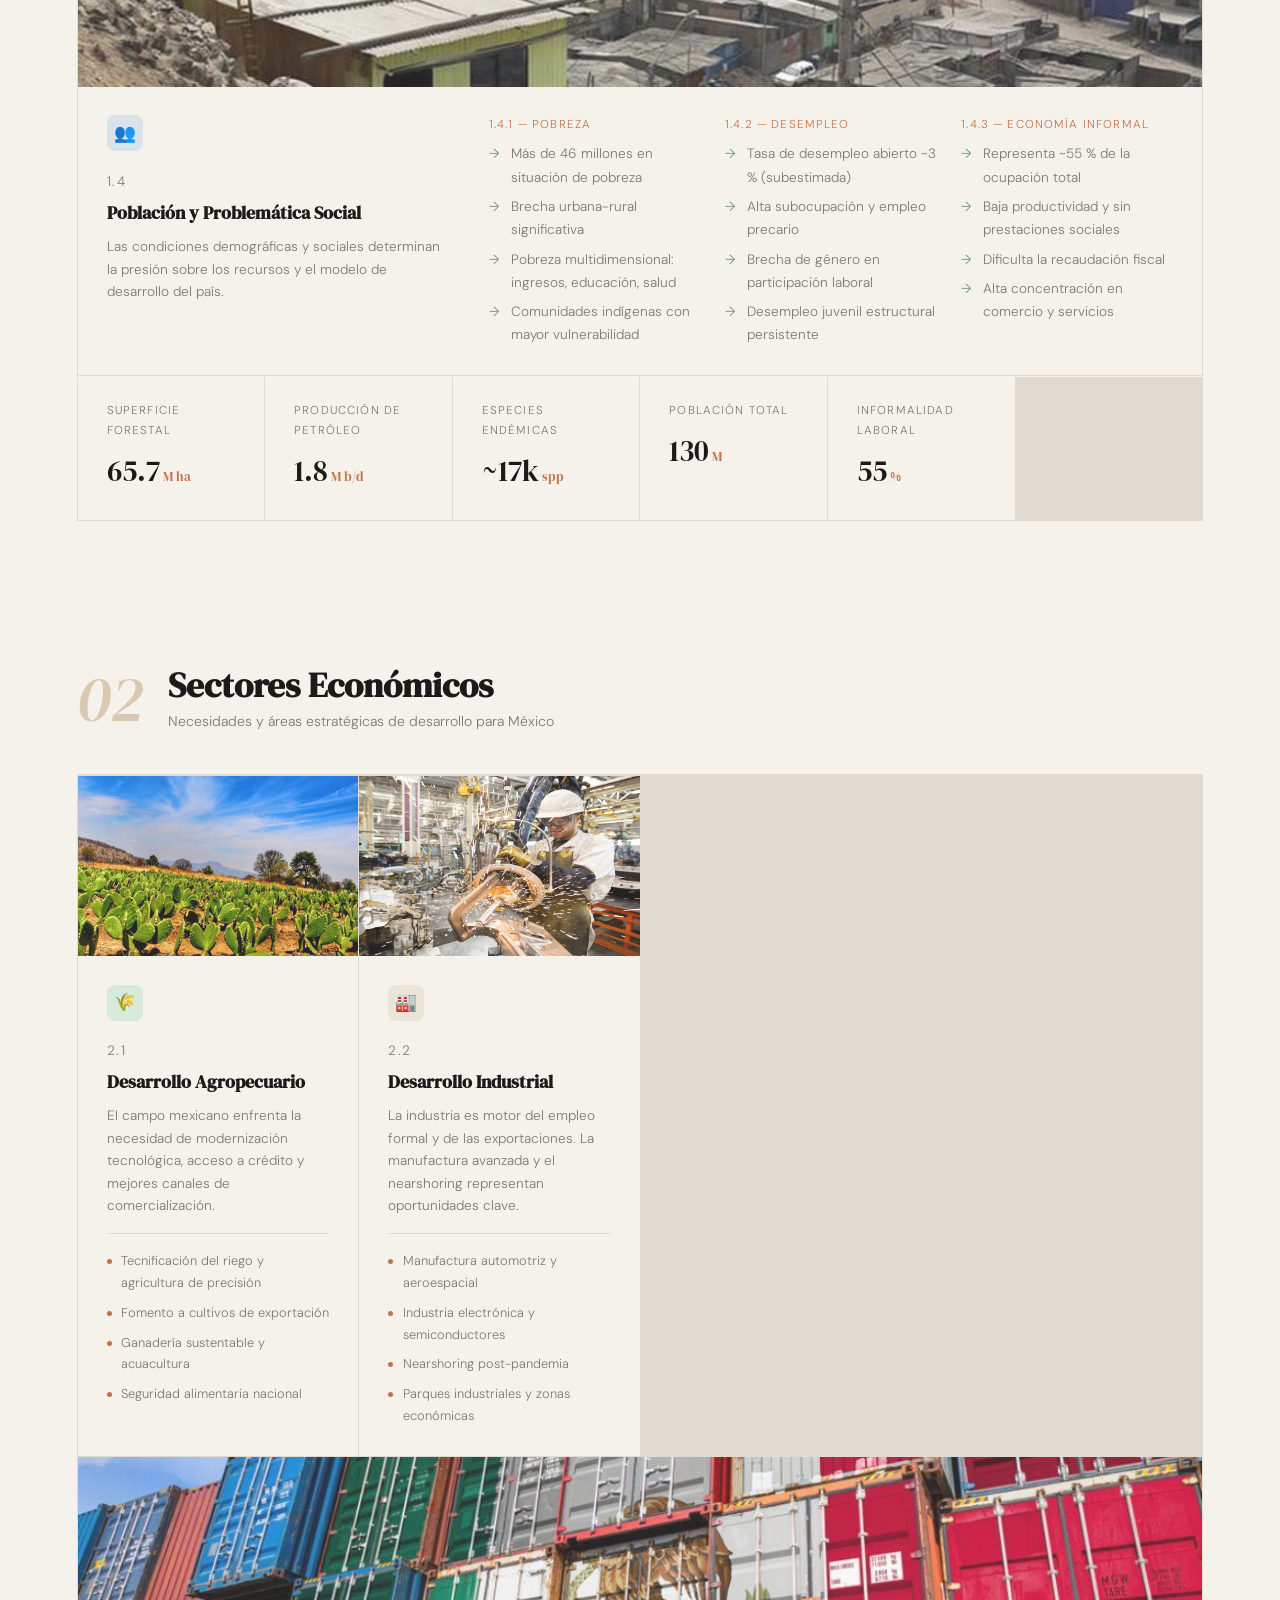
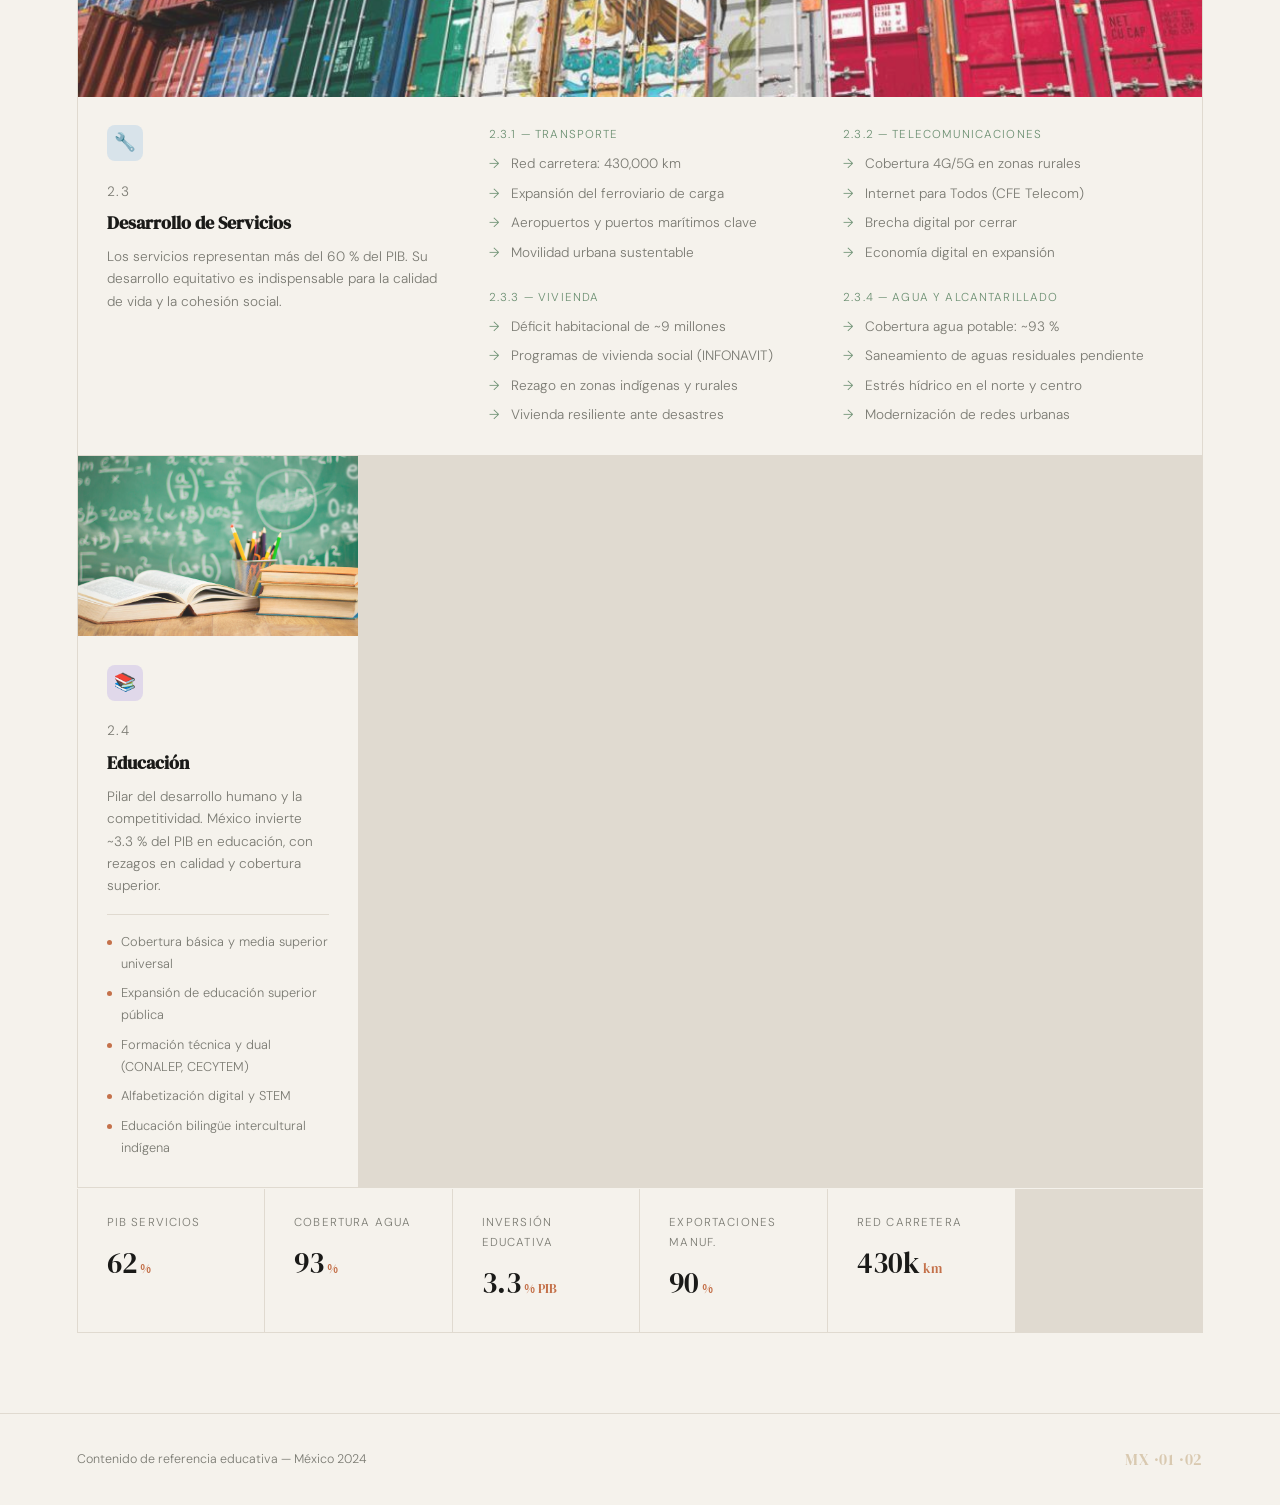
==== commit 5eb97bec: "Update image source path in index.html" ====
--- a/index.html
+++ b/index.html
@@ -58,7 +58,7 @@
       <!-- 1.1 Renovables ─────────────────────────────── -->
       <div class="card">
         <!-- 🖼 Reemplaza src="" con la ruta de tu imagen, ej: src="img/renovables.jpg" -->
-        <img class="card-img" src="img/Escenarios-naturales-en-Mexico-Ecoturismo.jpg" alt="Recursos renovables de México"/>
+        <img class="card-img" src="img/photos/Escenarios-naturales-en-Mexico-Ecoturismo.jpg" alt="Recursos renovables de México"/>
         <div class="card-body">
           <div class="card-icon icon-green">🌿</div>
           <p class="card-number">1.1</p>
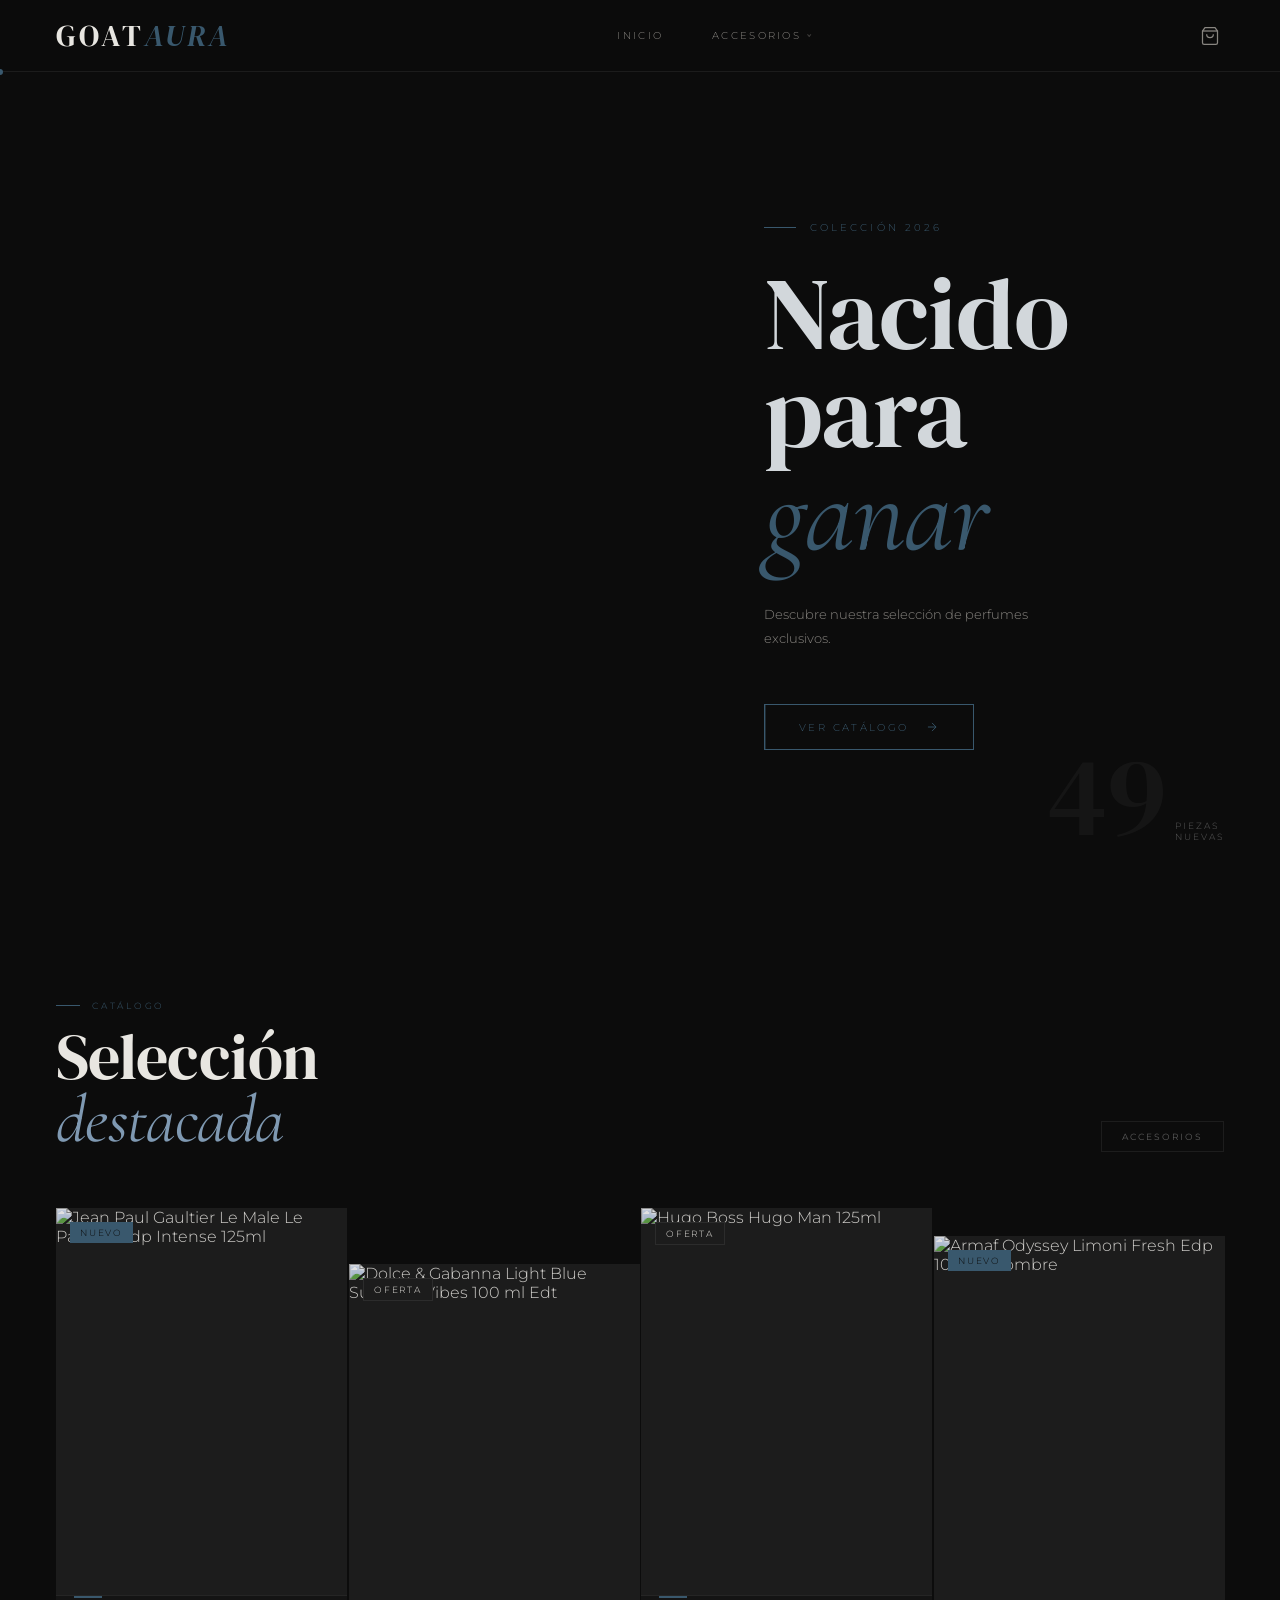
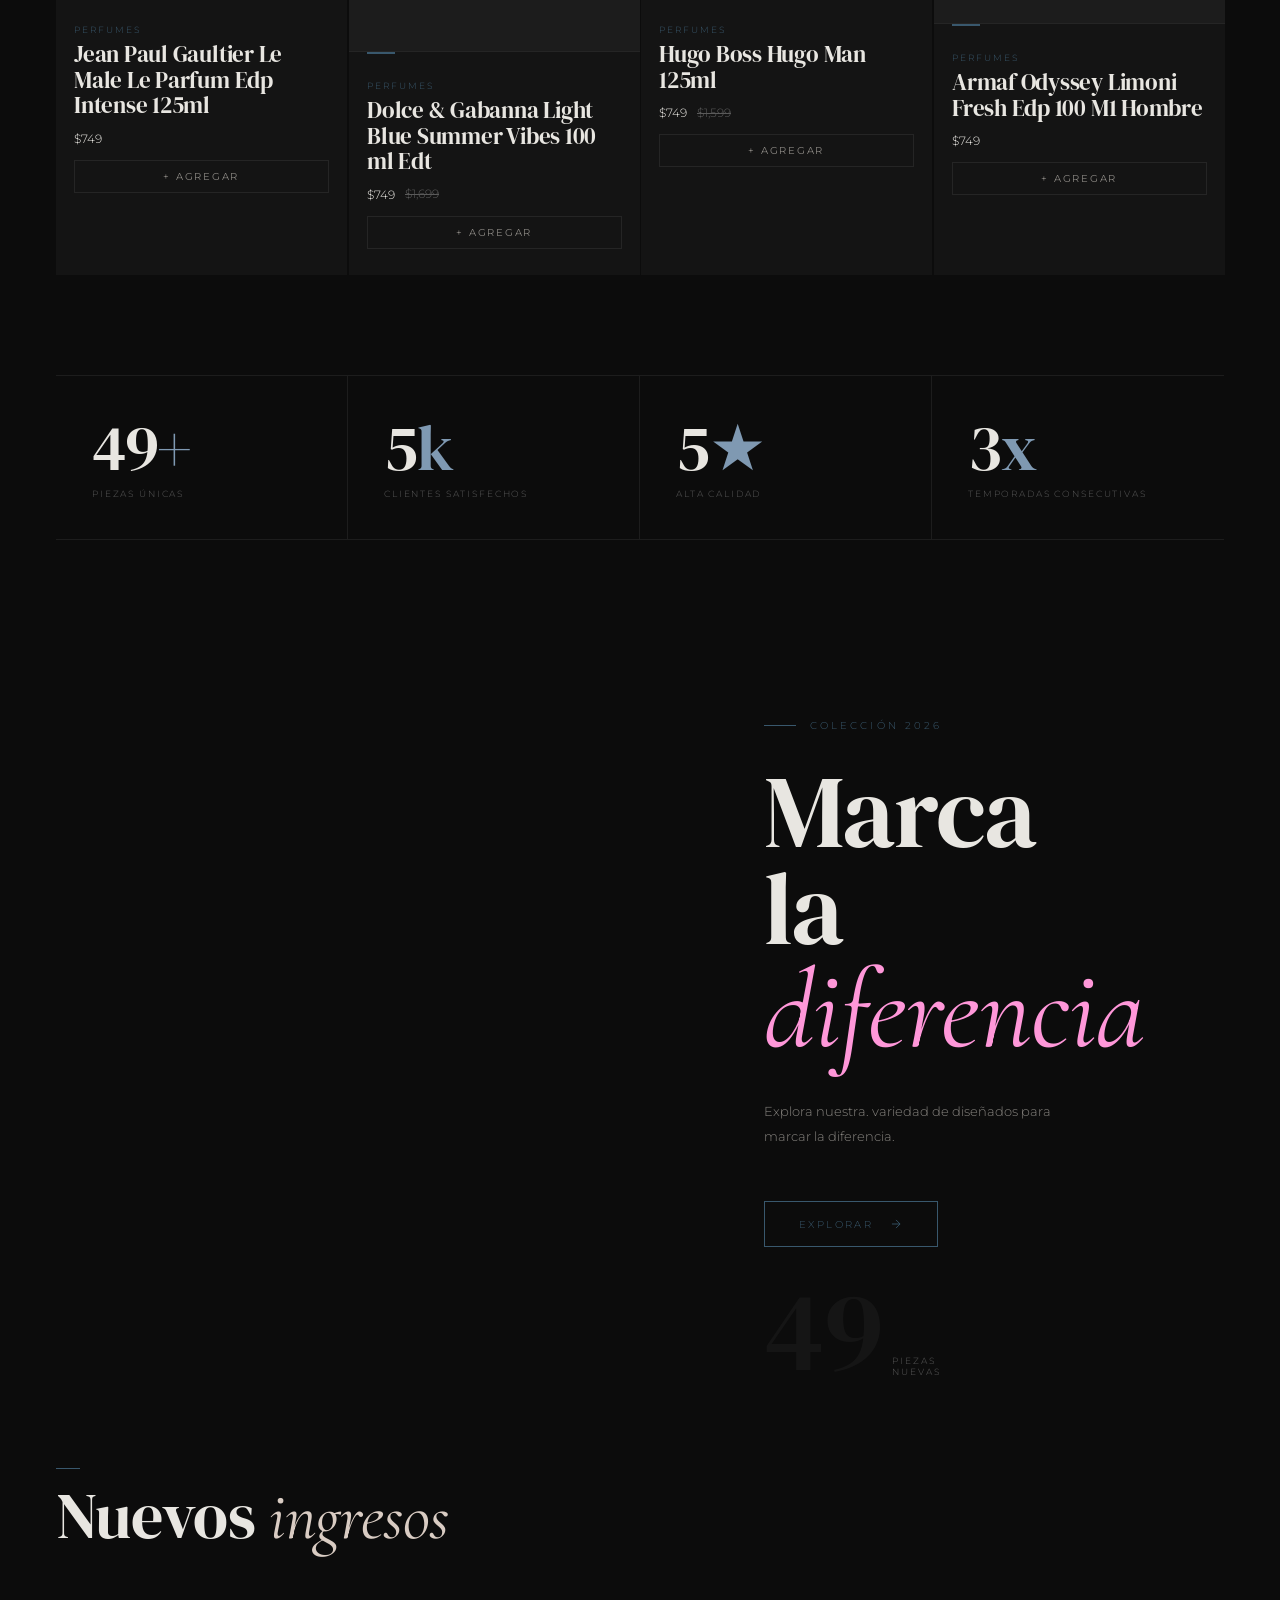
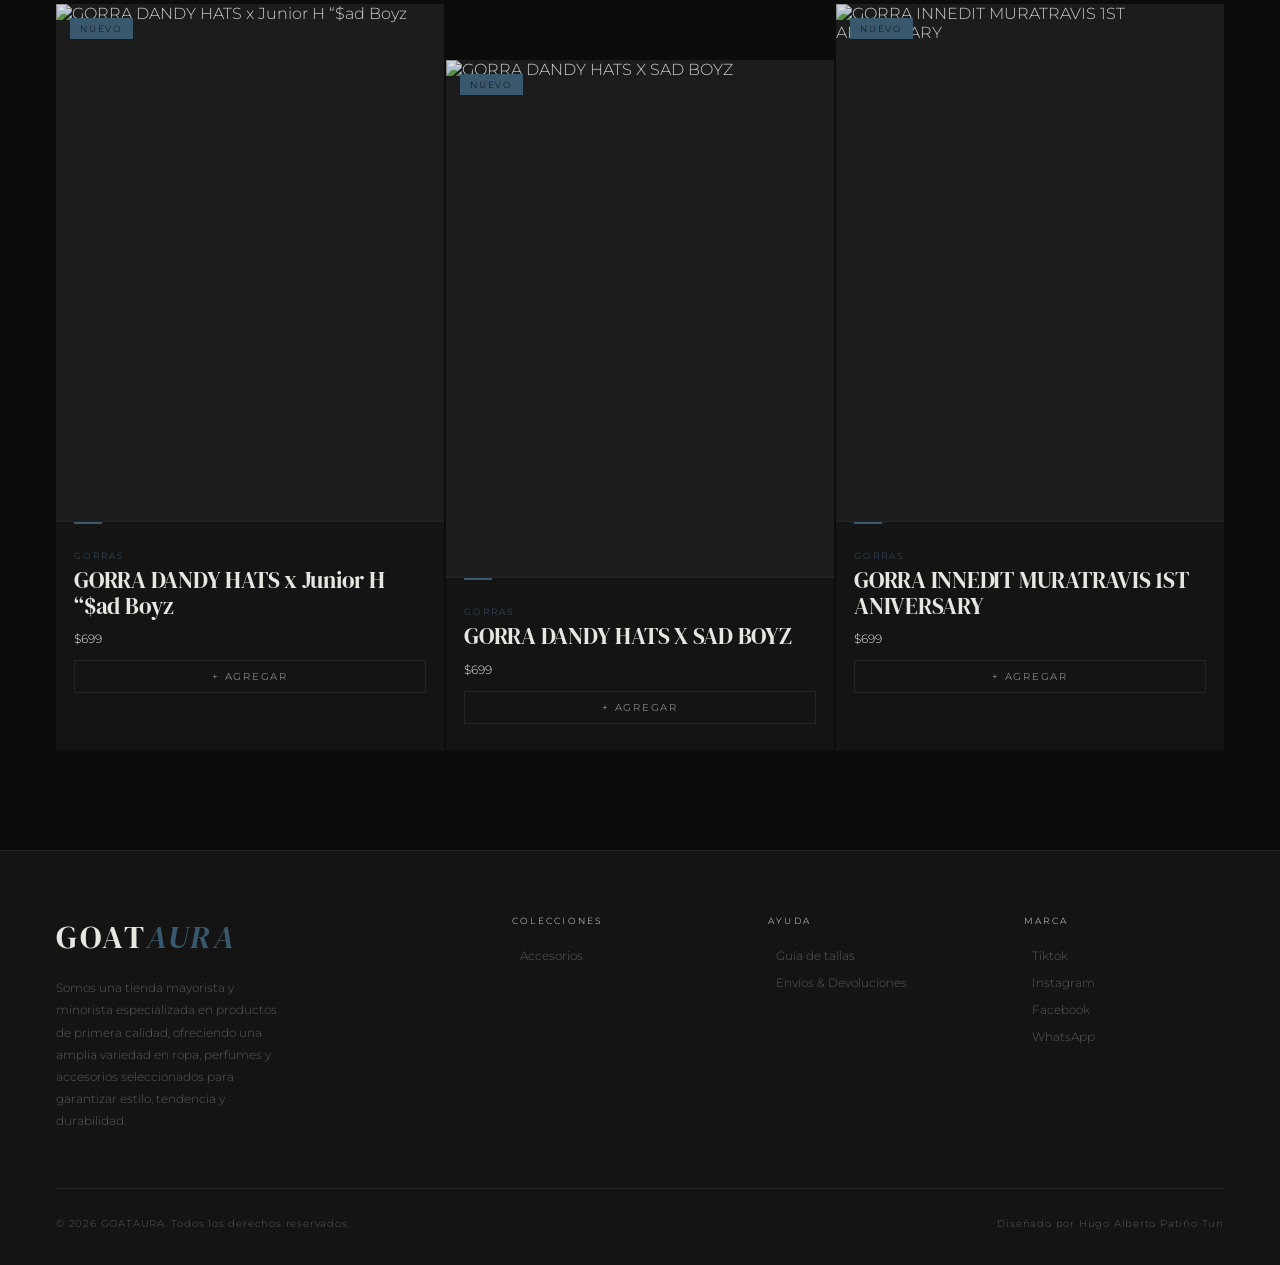
==== commit 4632c36a: "Add files via upload" ====
--- a/index.html
+++ b/index.html
@@ -1,339 +1,313 @@
 <!DOCTYPE html>
 <html lang="es">
 <head>
-  <meta charset="UTF-8" />
+  <meta charset="UTF-8"/>
   <meta name="viewport" content="width=device-width, initial-scale=1.0"/>
-  <title>México — Recursos & Economía</title>
-  <link href="https://fonts.googleapis.com/css2?family=DM+Serif+Display:ital@0;1&family=DM+Sans:ital,opsz,wght@0,9..40,300;0,9..40,400;0,9..40,500;1,9..40,300&display=swap" rel="stylesheet"/>
-  <link rel="stylesheet" href="Styles.css"/>
+  <title>Catálogo StreetWear</title>
+  <link href="https://fonts.googleapis.com/css2?family=DM+Serif+Display:ital@0;1&family=Cormorant+Garamond:ital,wght@0,300;1,300;1,400&family=Montserrat:wght@200;300;400&display=swap" rel="stylesheet"/>
+  <link rel="stylesheet" href="styles.css"/>
 </head>
 <body>
 
-  <!-- ══ NAVEGACIÓN ══════════════════════════════════════ -->
-  <nav>
-    <a class="nav-logo" href="#">México</a>
-    <ul class="nav-links">
-      <li><a href="#recursos">Recursos</a></li>
-      <li><a href="#sectores">Sectores</a></li>
+<div class="cursor" id="cursor"></div>
+
+<!-- ── NAVIGATION ── -->
+<nav id="navbar">
+  <a href="index.html" class="nav-logo">GOAT<em>AURA</em></a>
+
+  <button class="nav-hamburger" id="nav-hamburger" aria-label="Abrir menú">
+    <span></span><span></span><span></span>
+  </button>
+
+  <ul class="nav-links">
+    <li><a href="index.html" title="Inicio">Inicio</a></li>
+  <!-- 
+        <li>
+      <a href="#">Ropa</a>
+      <ul class="dropdown">
+        <li><a href="Camisas.html">Camisas </a></li>
+        <li><a href="Conjuntos.html">Conjuntos</a></li>
+        <li><a href="Sudaderas.html">Sudaderas</a></li>
+        <li><a href="AbrigosChaquetas.html">Abrigos &amp; Chaquetas</a></li>
+          <li><a href="Pantalones.html">Pantalones</a></li>
+          <li><a href="Shorts.html">Shorts</a></li>
+      </ul>
+    </li> -->
+
+   <!-- <li>
+      <a href="#">Calzado</a>
+      <ul class="dropdown">
+        <li><a href="Sneakers.html">Sneakers</a></li>
+        <li><a href="Chanclas.html">Chanclas</a></li>
+        <li><a href="Sandalias.html">Sandalias</a></li>
+      </ul>
+    </li>
+-->
+    <li>
+      <a href="#">Accesorios</a>
+      <ul class="dropdown">
+        <!-- <li><a href="MochilasCarteras.html">Mochilas &amp; Carteras</a></li> -->
+        <li><a href="SombrerosGorras.html">Sombreros &amp; Gorras</a></li>
+          <li><a href="Perfumes.html">Perfumes</a></li>
+      </ul>
+    </li>
+  </ul>
+
+  <a href="carrito.html" class="cart-nav-btn" id="cart-nav-btn" title="Ver carrito">
+    <svg width="20" height="20" fill="none" stroke="currentColor" stroke-width="1.5" viewBox="0 0 24 24">
+      <path d="M6 2 3 6v14a2 2 0 0 0 2 2h14a2 2 0 0 0 2-2V6l-3-4z"/>
+      <line x1="3" y1="6" x2="21" y2="6"/>
+      <path d="M16 10a4 4 0 0 1-8 0"/>
+    </svg>
+    <span class="cart-count" id="cart-count">0</span>
+  </a>
+</nav>
+
+<!-- ── HERO ── -->
+<section class="hero">
+  <div class="hero-image" title="Creed Aventus">
+    <video autoplay muted loop playsinline>
+      <source src="video/YTDown.com_YouTube_The-Legendary-Aventus_Media_yJlrUzczQTc_002_720p.mp4" type="video/mp4"/>
+    </video>
+  </div>
+  <div class="hero-text">
+    <div class="hero-line">
+      <span class="hero-eyebrow">Colección 2026</span>
+    </div>
+    <h1 class="hero-title" style="color: #D2D7DB;">
+     Nacido para <em>ganar</em>
+    </h1>
+    <p class="hero-desc">
+      Descubre nuestra selección de perfumes exclusivos.
+    </p>
+    <a href="#catalogo" class="btn-primary">
+      <span>Ver Catálogo</span>
+      <svg width="14" height="14" fill="none" stroke="currentColor" stroke-width="1.5" viewBox="0 0 24 24">
+        <path d="M5 12h14M12 5l7 7-7 7"/>
+      </svg>
+    </a>
+    <div class="hero-counter">
+      <div class="hero-counter-num">49</div>
+      <div class="hero-counter-label">Piezas<br>nuevas</div>
+    </div>
+  </div>
+</section>
+
+<!-- ── CATALOG ── -->
+<section class="catalog" id="catalogo">
+  <div class="sec-head reveal">
+    <div>
+      <div class="sec-eyebrow">Catálogo</div>
+      <h2 class="sec-title">Selección<br><em style="color: #7F99B2;">destacada </em></h2>
+    </div>
+    <div class="filter-bar">
+      <!--<button class="filter-btn active">Todo</button>
+      <button class="filter-btn">Ropa</button>
+      <button class="filter-btn">Calzado</button>
+    -->
+      <button class="filter-btn">Accesorios</button>
+    </div>
+  </div>
+
+  <div class="products-grid">
+
+    <div class="product-card reveal">
+      <div class="product-img" title="Jean Paul Gaultier Le Male Le Parfum Edp Intense">
+        <img src="img/jeanpaulnegroportada.avif" alt="Jean Paul Gaultier Le Male Le Parfum Edp Intense 125ml"/>
+        <span class="product-tag nuevo">Nuevo</span>
+      </div>
+      <div class="product-info">
+        <p class="product-cat">Perfumes</p>
+        <h3 class="product-name">Jean Paul Gaultier Le Male Le
+Parfum Edp Intense 125ml</h3>
+        <div class="product-price"><span>$749</span></div>
+        <button class="btn-add-cart" data-name="Jean Paul Gaultier Le Male Le Parfum Edp Intense 125ml" data-price="749" data-cat="Perfumes">+ Agregar</button>
+      </div>
+    </div>
+
+    <div class="product-card reveal">
+      <div class="product-img" title="Dolce Gabanna Light Blue Summer Vibes">
+        <img src="img/dolcegabanaligthblue2.jpg" alt="Dolce & Gabanna Light Blue Summer Vibes 100 ml Edt"/>
+         <span class="product-tag oferta">Oferta</span>
+      </div>
+      <div class="product-info">
+        <p class="product-cat">Perfumes</p>
+        <h3 class="product-name">Dolce & Gabanna Light Blue Summer Vibes 100 ml Edt</h3>
+        <div class="product-price"><span>$749</span><span class="price-old">$1,699</span></div>
+        <button class="btn-add-cart" data-name="Dolce & Gabanna Light Blue Summer Vibes 100 ml Edt" data-price="749" data-cat="Perfumes">+ Agregar</button>
+      </div>
+    </div>
+
+    <div class="product-card reveal">
+      <div class="product-img" title="Hugos Boss Hugo Man">
+        <img src="img/hugobossazul3.avif" alt="Hugo Boss Hugo Man 125ml"/>
+        <span class="product-tag oferta">Oferta</span>
+      </div>
+      <div class="product-info">
+        <p class="product-cat">Perfumes</p>
+        <h3 class="product-name">Hugo Boss Hugo Man 125ml</h3>
+        <div class="product-price"><span>$749</span><span class="price-old">$1,599</span></div>
+        <button class="btn-add-cart" data-name="Hugo Boss Hugo Man 125ml" data-price="749" data-cat="Perfumes">+ Agregar</button>
+      </div>
+    </div>
+
+    <div class="product-card reveal">
+      <div class="product-img" title="Armaf Odyssey Limoni Fresh Hombre">
+        <img src="img/OdysseyLimoniFreshEditionArmafEdp60MlUnisexf3.webp" alt="Armaf Odyssey Limoni Fresh Edp 100 M1 Hombre"/>
+        <span class="product-tag nuevo">Nuevo</span>
+      </div>
+      <div class="product-info">
+        <p class="product-cat">Perfumes</p>
+        <h3 class="product-name">Armaf Odyssey Limoni Fresh Edp 100 M1 Hombre</h3>
+        <div class="product-price"><span>$749</span></div>
+        <button class="btn-add-cart" data-name="Armaf Odyssey Limoni Fresh Edp 100 M1 Hombre" data-price="749" data-cat="Perfumes">+ Agregar</button>
+      </div>
+    </div>
+
+  </div>
+</section>
+
+<!-- ── STATS STRIP ── -->
+<div class="stats-strip reveal">
+  <div class="stat-item">
+    <div class="stat-num">49<span style="color: #7F99B2;">+</span></div>
+    <p class="stat-label">Piezas únicas</p>
+  </div>
+  <div class="stat-item">
+    <div class="stat-num">5<span style="color: #7F99B2;">k</span></div>
+    <p class="stat-label">Clientes satisfechos</p>
+  </div>
+  <div class="stat-item">
+    <div class="stat-num">5<span style="color: #7F99B2;">★</span></div>
+    <p class="stat-label">Alta calidad</p>
+  </div>
+  <div class="stat-item">
+    <div class="stat-num">3<span style="color: #7F99B2;">x</span></div>
+    <p class="stat-label">Temporadas consecutivas</p>
+  </div>
+</div>
+
+<!-- ── BANNER ── -->
+<section class="hero">
+  <div class="hero-image" title="Sauvage Dior">
+    <video autoplay muted loop playsinline>
+      <source src="video/Now Just $55 With Free ShippingLimited Run, Shop Now!.mp4" type="video/mp4"/>
+    </video>
+  </div>
+  <div class="hero-text">
+    <div class="hero-line">
+      <span class="hero-eyebrow">Colección 2026</span>
+    </div>
+    <h1 class="hero-title">
+      Marca<br>la<br><em style="color: #ff97d9;">diferencia</em>
+    </h1>
+    <p class="hero-desc">
+      Explora nuestra. variedad de diseñados para marcar la diferencia.
+    </p>
+    <a href="#catalogo" class="btn-primary">
+      <span>Explorar</span>
+      <svg width="14" height="14" fill="none" stroke="currentColor" stroke-width="1.5" viewBox="0 0 24 24">
+        <path d="M5 12h14M12 5l7 7-7 7"/>
+      </svg>
+    </a>
+    <div class="hero-counter" style="position:static; margin-top:28px;">
+      <div class="hero-counter-num">49</div>
+      <div class="hero-counter-label">Piezas<br>nuevas</div>
+    </div>
+  </div>
+</section>
+
+<!-- ── CATALOG 2 ── -->
+<section class="catalog2">
+  <div class="sec-head reveal">
+    <div>
+      <div class="sec-eyebrow"></div>
+      <h2 class="sec-title">Nuevos <em style="color: #D9CCC3;">ingresos</em></h2>
+    </div>
+  </div>
+  <div class="catalog2-grid">
+
+    <div class="product-card reveal">
+      <div class="product-img">
+        <img src="img/gorritaSadboy.webp" alt="GORRA DANDY HATS x Junior H “$ad Boyz"/>
+        <span class="product-tag nuevo">Nuevo</span>
+      </div>
+      <div class="product-info">
+        <p class="product-cat">Gorras</p>
+        <h3 class="product-name">GORRA DANDY HATS x Junior H “$ad Boyz</h3>
+        <div class="product-price"><span>$699</span></div>
+        <button class="btn-add-cart" data-name="GORRA DANDY HATS x Junior H “$ad Boyz" data-price="699" data-cat="Gorras">+ Agregar</button>
+      </div>
+    </div>
+
+    <div class="product-card reveal">
+      <div class="product-img">
+        <img src="img/sadboyXdandy.webp" alt="GORRA DANDY HATS X SAD BOYZ"/>
+        <span class="product-tag nuevo">Nuevo</span>
+      </div>
+      <div class="product-info">
+        <p class="product-cat">Gorras</p>
+        <h3 class="product-name">GORRA DANDY HATS X SAD BOYZ</h3>
+        <div class="product-price"><span>$699</span></div>
+        <button class="btn-add-cart" data-name="GORRA DANDY HATS X SAD BOYZ" data-price="699" data-cat="Gorras">+ Agregar</button>
+      </div>
+    </div>
+
+    <div class="product-card reveal">
+      <div class="product-img">
+        <img src="img/gorramuratravis.webp" alt="GORRA INNEDIT MURATRAVIS 1ST ANIVERSARY"/>
+        <span class="product-tag nuevo">Nuevo</span>
+      </div>
+      <div class="product-info">
+        <p class="product-cat">Gorras</p>
+        <h3 class="product-name">GORRA INNEDIT MURATRAVIS 1ST ANIVERSARY</h3>
+        <div class="product-price"><span>$699</span></div>
+        <button class="btn-add-cart" data-name="GORRA INNEDIT MURATRAVIS 1ST ANIVERSARY" data-price="699" data-cat="Gorras">+ Agregar</button>
+      </div>
+    </div>
+
+  </div>
+</section>
+
+<!-- ── Pie de página ── -->
+<footer>
+  <div>
+    <a href="#" class="footer-logo">GOAT<em>AURA</em></a>
+    <p class="footer-desc">Somos una tienda mayorista y minorista especializada en productos de primera calidad, ofreciendo una amplia variedad en ropa, perfumes y accesorios seleccionados para garantizar estilo, tendencia y durabilidad.</p>
+  </div>
+  <div>
+    <p class="footer-col-title">Colecciones</p>
+    <ul class="footer-links">
+     <!-- <li><a href="#">Ropa</a></li>
+      <li><a href="#">Calzado</a></li>
+      <li><a href="#">Accesorios</a></li>
+    -->
+      <li><a href="#">Accesorios</a></li>
     </ul>
-  </nav>
-
-  <!-- ══ HERO ════════════════════════════════════════════ -->
-  <section class="hero">
-    <div>
-      <p class="hero-eyebrow">Geografía & Economía</p>
-      <h1>Recursos Naturales<br>y <em>Sectores</em><br>Económicos</h1>
-    </div>
-    <div>
-      <p class="hero-desc">
-        Un panorama sobre los recursos renovables y no renovables de México,
-        sus problemas ambientales y sociales, y los sectores productivos que
-        impulsan el desarrollo nacional.
-      </p>
-      <div class="hero-tags">
-        <span class="tag">Medio Ambiente</span>
-        <span class="tag">Economía</span>
-        <span class="tag">Sociedad</span>
-        <span class="tag">México</span>
-      </div>
-    </div>
-  </section>
-
-  <main>
-
-    <!-- ════════════════════════════════════════════════════
-         SECCIÓN 1 — RECURSOS NATURALES
-    ════════════════════════════════════════════════════ -->
-    <div id="recursos" class="section-header">
-      <span class="section-number">01</span>
-      <div class="section-title-block">
-        <h2>Recursos Naturales</h2>
-        <p>Patrimonio biofísico, presiones ambientales y desafíos sociales del país</p>
-      </div>
-    </div>
-    <hr class="section-divider"/>
-
-    <div class="cards-grid">
-
-      <!-- 1.1 Renovables ─────────────────────────────── -->
-      <div class="card">
-        <!-- 🖼 Reemplaza src="" con la ruta de tu imagen, ej: src="img/renovables.jpg" -->
-        <img class="card-img" src="img/photos/Escenarios-naturales-en-Mexico-Ecoturismo.jpg" alt="Recursos renovables de México"/>
-        <div class="card-body">
-          <div class="card-icon icon-green">🌿</div>
-          <p class="card-number">1.1</p>
-          <h3>Recursos Renovables</h3>
-          <p>Se regeneran de forma natural en escalas de tiempo humanas. México posee una enorme biodiversidad y potencial energético limpio.</p>
-          <div class="card-sub">
-            <div class="card-sub-item"><span class="dot"></span><span>Bosques y selvas tropicales</span></div>
-            <div class="card-sub-item"><span class="dot"></span><span>Recursos hídricos — ríos, lagos, acuíferos</span></div>
-            <div class="card-sub-item"><span class="dot"></span><span>Energía solar, eólica e hidroeléctrica</span></div>
-            <div class="card-sub-item"><span class="dot"></span><span>Biodiversidad terrestre y marina</span></div>
-            <div class="card-sub-item"><span class="dot"></span><span>Suelos agrícolas y pastizales</span></div>
-          </div>
-        </div>
-      </div>
-
-      <!-- 1.2 No Renovables ──────────────────────────── -->
-      <div class="card">
-        <!-- 🖼 Reemplaza src="" con la ruta de tu imagen, ej: src="img/no-renovables.jpg" -->
-        <img class="card-img" src="img/ingresos-petroleo-mexico-bbva.jpg" alt="Recursos no renovables de México"/>
-        <div class="card-body">
-          <div class="card-icon icon-brown">⛏️</div>
-          <p class="card-number">1.2</p>
-          <h3>Recursos No Renovables</h3>
-          <p>Se forman en millones de años y su extracción supera la tasa de regeneración natural. Son base de la industria energética y minera.</p>
-          <div class="card-sub">
-            <div class="card-sub-item"><span class="dot"></span><span>Petróleo y gas natural (PEMEX)</span></div>
-            <div class="card-sub-item"><span class="dot"></span><span>Carbón mineral — cuencas del norte</span></div>
-            <div class="card-sub-item"><span class="dot"></span><span>Minerales metálicos: plata, cobre, zinc</span></div>
-            <div class="card-sub-item"><span class="dot"></span><span>Minerales no metálicos: sal, azufre, fluorita</span></div>
-            <div class="card-sub-item"><span class="dot"></span><span>Litio — yacimientos de Sonora</span></div>
-          </div>
-        </div>
-      </div>
-
-      <!-- 1.3 Problemas Ambientales ──────────────────── -->
-      <div class="card card-accent">
-        <!-- 🖼 Reemplaza src="" con la ruta de tu imagen, ej: src="img/ambiental.jpg" -->
-        <img class="card-img" src="img/montanas-mexico-pico-de-orizaba-1024x640.jpg" alt="Problemas ambientales en México" style="opacity:0.6;"/>
-        <div class="card-body">
-          <div class="card-icon" style="background:rgba(255,255,255,0.15)">🌍</div>
-          <p class="card-number">1.3</p>
-          <h3>Problemas Ambientales</h3>
-          <p>La presión sobre los ecosistemas provoca degradación acelerada que amenaza la disponibilidad futura de recursos.</p>
-          <div class="card-sub">
-            <div class="card-sub-item"><span class="dot"></span><span>Deforestación y pérdida de biodiversidad</span></div>
-            <div class="card-sub-item"><span class="dot"></span><span>Contaminación de agua, suelo y aire</span></div>
-            <div class="card-sub-item"><span class="dot"></span><span>Cambio climático y sequías recurrentes</span></div>
-            <div class="card-sub-item"><span class="dot"></span><span>Sobreexplotación de acuíferos</span></div>
-            <div class="card-sub-item"><span class="dot"></span><span>Residuos sólidos y minería ilegal</span></div>
-          </div>
-        </div>
-      </div>
-
-      <!-- 1.4 Población ──────────────────────────────── -->
-      <div class="card card-wide">
-        <!-- 🖼 Reemplaza src="" con la ruta de tu imagen, ej: src="img/poblacion.jpg" -->
-        <img class="card-img" src="img/reuters_pobreza_banco_mundial1.jpg" alt="Población y problemática social en México"/>
-        <div class="card-body">
-          <div>
-            <div class="card-icon icon-blue">👥</div>
-            <p class="card-number">1.4</p>
-            <h3>Población y Problemática Social</h3>
-            <p>Las condiciones demográficas y sociales determinan la presión sobre los recursos y el modelo de desarrollo del país.</p>
-          </div>
-          <div style="display:grid; grid-template-columns:1fr 1fr 1fr; gap:1.5rem;">
-            <div>
-              <p style="font-size:0.72rem;letter-spacing:0.1em;text-transform:uppercase;color:var(--terracotta);margin-bottom:0.5rem;">1.4.1 — Pobreza</p>
-              <ul class="inline-list">
-                <li>Más de 46 millones en situación de pobreza</li>
-                <li>Brecha urbana-rural significativa</li>
-                <li>Pobreza multidimensional: ingresos, educación, salud</li>
-                <li>Comunidades indígenas con mayor vulnerabilidad</li>
-              </ul>
-            </div>
-            <div>
-              <p style="font-size:0.72rem;letter-spacing:0.1em;text-transform:uppercase;color:var(--terracotta);margin-bottom:0.5rem;">1.4.2 — Desempleo</p>
-              <ul class="inline-list">
-                <li>Tasa de desempleo abierto ~3 % (subestimada)</li>
-                <li>Alta subocupación y empleo precario</li>
-                <li>Brecha de género en participación laboral</li>
-                <li>Desempleo juvenil estructural persistente</li>
-              </ul>
-            </div>
-            <div>
-              <p style="font-size:0.72rem;letter-spacing:0.1em;text-transform:uppercase;color:var(--terracotta);margin-bottom:0.5rem;">1.4.3 — Economía Informal</p>
-              <ul class="inline-list">
-                <li>Representa ~55 % de la ocupación total</li>
-                <li>Baja productividad y sin prestaciones sociales</li>
-                <li>Dificulta la recaudación fiscal</li>
-                <li>Alta concentración en comercio y servicios</li>
-              </ul>
-            </div>
-          </div>
-        </div>
-      </div>
-
-    </div><!-- /cards-grid -->
-
-    <div class="stat-row">
-      <div class="stat-cell">
-        <p class="stat-label">Superficie forestal</p>
-        <p class="stat-value">65.7<span class="stat-unit">M ha</span></p>
-      </div>
-      <div class="stat-cell">
-        <p class="stat-label">Producción de petróleo</p>
-        <p class="stat-value">1.8<span class="stat-unit">M b/d</span></p>
-      </div>
-      <div class="stat-cell">
-        <p class="stat-label">Especies endémicas</p>
-        <p class="stat-value">~17k<span class="stat-unit">spp</span></p>
-      </div>
-      <div class="stat-cell">
-        <p class="stat-label">Población total</p>
-        <p class="stat-value">130<span class="stat-unit">M</span></p>
-      </div>
-      <div class="stat-cell">
-        <p class="stat-label">Informalidad laboral</p>
-        <p class="stat-value">55<span class="stat-unit">%</span></p>
-      </div>
-    </div>
-
-
-    <!-- ════════════════════════════════════════════════════
-         SECCIÓN 2 — SECTORES ECONÓMICOS
-    ════════════════════════════════════════════════════ -->
-    <div id="sectores" class="section-header">
-      <span class="section-number">02</span>
-      <div class="section-title-block">
-        <h2>Sectores Económicos</h2>
-        <p>Necesidades y áreas estratégicas de desarrollo para México</p>
-      </div>
-    </div>
-    <hr class="section-divider"/>
-
-    <div class="cards-grid">
-
-      <!-- 2.1 Agropecuario ───────────────────────────── -->
-      <div class="card">
-        <!-- 🖼 Reemplaza src="" con la ruta de tu imagen, ej: src="img/agropecuario.jpg" -->
-        <img class="card-img" src="img/desarrollo-agropecuario-y-rural-milpa-alta.jpg" alt="Desarrollo agropecuario en México"/>
-        <div class="card-body">
-          <div class="card-icon icon-green">🌾</div>
-          <p class="card-number">2.1</p>
-          <h3>Desarrollo Agropecuario</h3>
-          <p>El campo mexicano enfrenta la necesidad de modernización tecnológica, acceso a crédito y mejores canales de comercialización.</p>
-          <div class="card-sub">
-            <div class="card-sub-item"><span class="dot"></span><span>Tecnificación del riego y agricultura de precisión</span></div>
-            <div class="card-sub-item"><span class="dot"></span><span>Fomento a cultivos de exportación</span></div>
-            <div class="card-sub-item"><span class="dot"></span><span>Ganadería sustentable y acuacultura</span></div>
-            <div class="card-sub-item"><span class="dot"></span><span>Seguridad alimentaria nacional</span></div>
-          </div>
-        </div>
-      </div>
-
-      <!-- 2.2 Industrial ─────────────────────────────── -->
-      <div class="card">
-        <!-- 🖼 Reemplaza src="" con la ruta de tu imagen, ej: src="img/industrial.jpg" -->
-        <img class="card-img" src="img/5-estados-lideraron-el-crecimiento-industrial-en-Mexico-en-2022.jpg" alt="Desarrollo industrial en México"/>
-        <div class="card-body">
-          <div class="card-icon icon-yellow">🏭</div>
-          <p class="card-number">2.2</p>
-          <h3>Desarrollo Industrial</h3>
-          <p>La industria es motor del empleo formal y de las exportaciones. La manufactura avanzada y el nearshoring representan oportunidades clave.</p>
-          <div class="card-sub">
-            <div class="card-sub-item"><span class="dot"></span><span>Manufactura automotriz y aeroespacial</span></div>
-            <div class="card-sub-item"><span class="dot"></span><span>Industria electrónica y semiconductores</span></div>
-            <div class="card-sub-item"><span class="dot"></span><span>Nearshoring post-pandemia</span></div>
-            <div class="card-sub-item"><span class="dot"></span><span>Parques industriales y zonas económicas</span></div>
-          </div>
-        </div>
-      </div>
-
-      <!-- 2.3 Servicios ──────────────────────────────── -->
-      <div class="card card-wide">
-        <!-- 🖼 Reemplaza src="" con la ruta de tu imagen, ej: src="img/servicios.jpg" -->
-        <img class="card-img" src="img/futuro-comercio-exterior-mexico-nearshoring-fiscalidad-tras-elecciones.jpg" alt="Desarrollo de servicios en México"/>
-        <div class="card-body">
-          <div>
-            <div class="card-icon icon-blue">🔧</div>
-            <p class="card-number">2.3</p>
-            <h3>Desarrollo de Servicios</h3>
-            <p>Los servicios representan más del 60 % del PIB. Su desarrollo equitativo es indispensable para la calidad de vida y la cohesión social.</p>
-          </div>
-          <div style="display:grid; grid-template-columns:1fr 1fr; gap:1.5rem;">
-            <div>
-              <p style="font-size:0.72rem;letter-spacing:0.1em;text-transform:uppercase;color:var(--sage);margin-bottom:0.5rem;">2.3.1 — Transporte</p>
-              <ul class="inline-list">
-                <li>Red carretera: 430,000 km</li>
-                <li>Expansión del ferroviario de carga</li>
-                <li>Aeropuertos y puertos marítimos clave</li>
-                <li>Movilidad urbana sustentable</li>
-              </ul>
-            </div>
-            <div>
-              <p style="font-size:0.72rem;letter-spacing:0.1em;text-transform:uppercase;color:var(--sage);margin-bottom:0.5rem;">2.3.2 — Telecomunicaciones</p>
-              <ul class="inline-list">
-                <li>Cobertura 4G/5G en zonas rurales</li>
-                <li>Internet para Todos (CFE Telecom)</li>
-                <li>Brecha digital por cerrar</li>
-                <li>Economía digital en expansión</li>
-              </ul>
-            </div>
-            <div>
-              <p style="font-size:0.72rem;letter-spacing:0.1em;text-transform:uppercase;color:var(--sage);margin-bottom:0.5rem;">2.3.3 — Vivienda</p>
-              <ul class="inline-list">
-                <li>Déficit habitacional de ~9 millones</li>
-                <li>Programas de vivienda social (INFONAVIT)</li>
-                <li>Rezago en zonas indígenas y rurales</li>
-                <li>Vivienda resiliente ante desastres</li>
-              </ul>
-            </div>
-            <div>
-              <p style="font-size:0.72rem;letter-spacing:0.1em;text-transform:uppercase;color:var(--sage);margin-bottom:0.5rem;">2.3.4 — Agua y Alcantarillado</p>
-              <ul class="inline-list">
-                <li>Cobertura agua potable: ~93 %</li>
-                <li>Saneamiento de aguas residuales pendiente</li>
-                <li>Estrés hídrico en el norte y centro</li>
-                <li>Modernización de redes urbanas</li>
-              </ul>
-            </div>
-          </div>
-        </div>
-      </div>
-
-      <!-- 2.4 Educación ──────────────────────────────── -->
-      <div class="card">
-        <!-- 🖼 Reemplaza src="" con la ruta de tu imagen, ej: src="img/educacion.jpg" -->
-        <img class="card-img" src="img/Mexico.jpg" alt="Educación en México"/>
-        <div class="card-body">
-          <div class="card-icon icon-purple">📚</div>
-          <p class="card-number">2.4</p>
-          <h3>Educación</h3>
-          <p>Pilar del desarrollo humano y la competitividad. México invierte ~3.3 % del PIB en educación, con rezagos en calidad y cobertura superior.</p>
-          <div class="card-sub">
-            <div class="card-sub-item"><span class="dot"></span><span>Cobertura básica y media superior universal</span></div>
-            <div class="card-sub-item"><span class="dot"></span><span>Expansión de educación superior pública</span></div>
-            <div class="card-sub-item"><span class="dot"></span><span>Formación técnica y dual (CONALEP, CECYTEM)</span></div>
-            <div class="card-sub-item"><span class="dot"></span><span>Alfabetización digital y STEM</span></div>
-            <div class="card-sub-item"><span class="dot"></span><span>Educación bilingüe intercultural indígena</span></div>
-          </div>
-        </div>
-      </div>
-
-    </div><!-- /cards-grid -->
-
-    <div class="stat-row">
-      <div class="stat-cell">
-        <p class="stat-label">PIB Servicios</p>
-        <p class="stat-value">62<span class="stat-unit">%</span></p>
-      </div>
-      <div class="stat-cell">
-        <p class="stat-label">Cobertura agua</p>
-        <p class="stat-value">93<span class="stat-unit">%</span></p>
-      </div>
-      <div class="stat-cell">
-        <p class="stat-label">Inversión educativa</p>
-        <p class="stat-value">3.3<span class="stat-unit">% PIB</span></p>
-      </div>
-      <div class="stat-cell">
-        <p class="stat-label">Exportaciones manuf.</p>
-        <p class="stat-value">90<span class="stat-unit">%</span></p>
-      </div>
-      <div class="stat-cell">
-        <p class="stat-label">Red carretera</p>
-        <p class="stat-value">430k<span class="stat-unit">km</span></p>
-      </div>
-    </div>
-
-  </main>
-
-  <!-- ══ FOOTER ═══════════════════════════════════════════ -->
-  <footer>
-    <p>Contenido de referencia educativa — México 2024</p>
-    <span class="footer-mark">MX ·01 ·02</span>
-  </footer>
-
+  </div>
+  <div>
+    <p class="footer-col-title">Ayuda</p>
+    <ul class="footer-links">
+        <li><a href="#">Guía de tallas</a></li>
+        <li><a href="#">Envíos &amp; Devoluciones</a></li>
+    </ul>
+  </div>
+  <div>
+    <p class="footer-col-title">Marca</p>
+    <ul class="footer-links">
+      <li><a href="https://www.tiktok.com/@benjaminvega2004" target="_blank">Tiktok</a></li>
+      <li><a href="https://www.instagram.com/goa.taura/" target="_blank">Instagram</a></li>
+      <li><a href="https://www.facebook.com/profile.php?fb_profile_edit_entry_point=%7B%22click_point%22%3A%22edit_profile_button%22%2C%22feature%22%3A%22profile_header%22%7D&id=61579567383874&sk=about" target="_blank">Facebook</a></li>
+      <li><a href="https://wa.me/525646952015" target="_blank">WhatsApp</a></li>
+    </ul>
+  </div>
+  <div class="footer-bottom">
+    <span>© 2026 GOATAURA. Todos los derechos reservados.</span>
+    <span>Diseñado por Hugo Alberto Patiño Tun</span>
+  </div>
+</footer>
+
+<!-- El script va al final del body, justo antes de cerrar -->
+<script src="main.js"></script>
 </body>
-</html>
+</html>
--- a/styles.css
+++ b/styles.css
@@ -0,0 +1,1897 @@
+/* ── RESET & VARIABLES ── */
+*, *::before, *::after {
+  box-sizing: border-box;
+  margin: 0;
+  padding: 0;
+}
+
+:root {
+  --bg:       #0C0C0C;
+  --surface:  #141414;
+  --surface2: #1C1C1C;
+  --border:   rgba(255,255,255,.07);
+  --text:     #E8E6E1;
+  --muted:    #5A5A5A;
+  --muted2:   #888580;
+  --accent:   #39586D;
+  --accent2:  rgba(200,169,106,.12);
+  --nav-h:    72px;
+}
+
+html {
+  scroll-behavior: smooth;
+}
+
+body {
+  background: var(--bg);
+  color: var(--text);
+  font-family: 'Montserrat', sans-serif;
+  font-weight: 300;
+  min-height: 100vh;
+  cursor: default;
+}
+
+/* ── SCROLLBAR ── */
+::-webkit-scrollbar { width: 3px; }
+::-webkit-scrollbar-track { background: var(--bg); }
+::-webkit-scrollbar-thumb { background: var(--muted); }
+
+/* ── CURSOR ── */
+.cursor {
+  width: 6px;
+  height: 6px;
+  background: var(--accent);
+  border-radius: 50%;
+  position: fixed;
+  pointer-events: none;
+  z-index: 9999;
+  transform: translate(-50%, -50%);
+  transition: transform .1s;
+}
+
+/* ── NAVIGATION ── */
+nav {
+  position: fixed;
+  top: 0; left: 0; right: 0;
+  height: var(--nav-h);
+  background: rgba(12,12,12,.92);
+  backdrop-filter: blur(20px);
+  -webkit-backdrop-filter: blur(20px);
+  border-bottom: 1px solid var(--border);
+  display: flex;
+  align-items: center;
+  justify-content: space-between;
+  padding: 0 56px;
+  z-index: 1000;
+  transition: border-color .4s;
+}
+
+nav.scrolled {
+  border-color: rgba(255,255,255,.04);
+}
+
+.nav-logo {
+  font-family: 'DM Serif Display', serif;
+  font-size: 1.9rem;
+  font-weight: 400;
+  letter-spacing: .1em;
+  color: var(--text);
+  text-decoration: none;
+  text-transform: uppercase;
+}
+
+.nav-logo em {
+  font-style: italic;
+  color: var(--accent);
+}
+
+.nav-links {
+  display: flex;
+  list-style: none;
+}
+
+.nav-links > li {
+  position: relative;
+}
+
+.nav-links > li > a {
+  display: flex;
+  align-items: center;
+  gap: 6px;
+  padding: 0 20px;
+  height: var(--nav-h);
+  font-size: .65rem;
+  font-weight: 300;
+  letter-spacing: .22em;
+  text-transform: uppercase;
+  color: var(--muted2);
+  text-decoration: none;
+  transition: color .3s;
+}
+
+.nav-links > li > a::after {
+  content: '';
+  width: 3px;
+  height: 3px;
+  border-right: 1px solid currentColor;
+  border-bottom: 1px solid currentColor;
+  transform: rotate(45deg) translateY(-1px);
+  opacity: 0;
+  transition: opacity .3s, transform .3s;
+  flex-shrink: 0;
+}
+
+.nav-links > li:not(:first-child) > a::after {
+  opacity: .4;
+}
+
+.nav-links > li:hover > a {
+  color: var(--text);
+}
+
+.nav-links > li:hover > a::after {
+  opacity: 1;
+  transform: rotate(225deg) translateY(-1px);
+}
+
+/* underline indicator */
+.nav-links > li > a::before {
+  content: '';
+  position: absolute;
+  bottom: 0; left: 20px; right: 20px;
+  height: 1px;
+  background: var(--accent);
+  transform: scaleX(0);
+  transform-origin: left;
+  transition: transform .35s cubic-bezier(.16,1,.3,1);
+}
+
+.nav-links > li:hover > a::before {
+  transform: scaleX(1);
+}
+
+/* ── DROPDOWN ── */
+.dropdown {
+  position: absolute;
+  top: calc(var(--nav-h) + 1px);
+  left: 50%;
+  transform: translateX(-50%) translateY(10px);
+  background: var(--surface);
+  border: 1px solid var(--border);
+  min-width: 210px;
+  padding: 16px 0;
+  opacity: 0;
+  pointer-events: none;
+  transition: opacity .3s, transform .3s cubic-bezier(.16,1,.3,1);
+  box-shadow: 0 24px 60px rgba(0,0,0,.6);
+}
+
+.nav-links > li:hover .dropdown {
+  opacity: 1;
+  pointer-events: all;
+  transform: translateX(-50%) translateY(0);
+}
+
+.dropdown li {
+  list-style: none;
+}
+
+.dropdown li a {
+  display: flex;
+  align-items: center;
+  gap: 10px;
+  padding: 10px 24px;
+  font-size: .63rem;
+  letter-spacing: .2em;
+  text-transform: uppercase;
+  color: var(--muted);
+  text-decoration: none;
+  transition: color .2s, padding-left .25s;
+}
+
+.dropdown li a::before {
+  content: '';
+  width: 16px;
+  height: 1px;
+  background: var(--accent);
+  transform: scaleX(0);
+  transform-origin: left;
+  transition: transform .25s;
+  flex-shrink: 0;
+}
+
+.dropdown li a:hover {
+  color: var(--text);
+  padding-left: 30px;
+}
+
+.dropdown li a:hover::before {
+  transform: scaleX(1);
+}
+
+.dropdown li + li {
+  border-top: 1px solid rgba(255,255,255,.04);
+}
+
+/* ── HERO ── */
+.hero {
+  margin-top: var(--nav-h);
+  height: calc(100vh - var(--nav-h));
+  display: grid;
+  grid-template-columns: 55% 45%;
+  position: relative;
+  overflow: hidden;
+}
+
+.hero-image {
+  position: relative;
+  overflow: hidden;
+}
+
+.hero-image img {
+  width: 100%;
+  height: 100%;
+  object-fit: cover;
+  filter: grayscale(30%) brightness(.75);
+  transition: transform 10s ease, filter 1s;
+}
+
+.hero-image:hover img {
+  transform: scale(1.04);
+  filter: grayscale(10%) brightness(.85);
+}
+
+.hero-image::after {
+  content: '';
+  position: absolute;
+  inset: 0;
+  background: linear-gradient(to right, transparent 60%, var(--bg) 100%);
+}
+
+.hero-text {
+  display: flex;
+  flex-direction: column;
+  justify-content: center;
+  padding: 80px 72px 80px 60px;
+  position: relative;
+  z-index: 1;
+}
+
+.hero-line {
+  display: flex;
+  align-items: center;
+  gap: 14px;
+  margin-bottom: 32px;
+}
+
+.hero-line::before {
+  content: '';
+  width: 32px;
+  height: 1px;
+  background: var(--accent);
+}
+
+.hero-eyebrow {
+  font-size: .6rem;
+  letter-spacing: .32em;
+  text-transform: uppercase;
+  color: var(--accent);
+}
+
+.hero-title {
+  font-family: 'DM Serif Display', serif;
+  font-size: clamp(4.5rem, 8vw, 9rem);
+  font-weight: 400;
+  line-height: .95;
+  color: var(--text);
+  margin-bottom: 36px;
+  letter-spacing: -.01em;
+}
+
+.hero-title em {
+  font-style: italic;
+  color: var(--accent);
+  font-family: 'Cormorant Garamond', serif;
+  font-size: 1.1em;
+}
+
+.hero-desc {
+  font-size: .8rem;
+  color: var(--muted2);
+  line-height: 1.9;
+  max-width: 320px;
+  margin-bottom: 52px;
+}
+
+/* ── BUTTON PRIMARY ── */
+.btn-primary {
+  display: inline-flex;
+  align-items: center;
+  gap: 16px;
+  padding: 15px 34px;
+  border: 1px solid var(--accent);
+  color: var(--accent);
+  background: transparent;
+  font-family: 'Montserrat', sans-serif;
+  font-size: .62rem;
+  font-weight: 300;
+  letter-spacing: .24em;
+  text-transform: uppercase;
+  text-decoration: none;
+  cursor: pointer;
+  transition: color .35s, gap .35s;
+  width: fit-content;
+  position: relative;
+  overflow: hidden;
+}
+
+.btn-primary::before {
+  content: '';
+  position: absolute;
+  inset: 0;
+  background: var(--accent);
+  transform: translateX(-100%);
+  transition: transform .35s cubic-bezier(.16,1,.3,1);
+  z-index: 0;
+}
+
+.btn-primary:hover::before {
+  transform: translateX(0);
+}
+
+.btn-primary:hover {
+  color: var(--bg);
+  gap: 22px;
+}
+
+.btn-primary span,
+.btn-primary svg {
+  position: relative;
+  z-index: 1;
+}
+
+/* ── HERO COUNTER ── */
+.hero-counter {
+  position: absolute;
+  bottom: 48px; right: 56px;
+  display: flex;
+  align-items: flex-end;
+  gap: 8px;
+}
+
+.hero-counter-num {
+  font-family: 'DM Serif Display', serif;
+  font-size: 7rem;
+  font-weight: 400;
+  color: rgba(255,255,255,.04);
+  line-height: 1;
+}
+
+.hero-counter-label {
+  font-size: .58rem;
+  letter-spacing: .22em;
+  text-transform: uppercase;
+  color: var(--muted);
+  padding-bottom: 10px;
+}
+
+/* ── SECTION HEADER ── */
+.sec-head {
+  display: flex;
+  justify-content: space-between;
+  align-items: flex-end;
+  margin-bottom: 56px;
+}
+
+.sec-eyebrow {
+  display: flex;
+  align-items: center;
+  gap: 12px;
+  font-size: .58rem;
+  letter-spacing: .3em;
+  text-transform: uppercase;
+  color: var(--accent);
+  margin-bottom: 16px;
+}
+
+.sec-eyebrow::before {
+  content: '';
+  width: 24px;
+  height: 1px;
+  background: var(--accent);
+}
+
+.sec-title {
+  font-family: 'DM Serif Display', serif;
+  font-size: clamp(3rem, 5vw, 5.5rem);
+  font-weight: 400;
+  line-height: .95;
+  letter-spacing: -.01em;
+}
+
+.sec-title em {
+  font-style: italic;
+  color: var(--accent);
+  font-family: 'Cormorant Garamond', serif;
+  font-size: 1.05em;
+}
+
+/* ── FILTER BAR ── */
+.filter-bar {
+  display: flex;
+  gap: 4px;
+}
+
+.filter-btn {
+  padding: 9px 20px;
+  font-family: 'Montserrat', sans-serif;
+  font-size: .58rem;
+  letter-spacing: .2em;
+  text-transform: uppercase;
+  background: none;
+  border: 1px solid var(--border);
+  color: var(--muted);
+  cursor: pointer;
+  transition: all .25s;
+}
+
+.filter-btn.active,
+.filter-btn:hover {
+  border-color: var(--accent);
+  color: var(--accent);
+  background: var(--accent2);
+}
+
+/* ── CATALOG ── */
+.catalog {
+  padding: 100px 56px;
+}
+
+.products-grid {
+  display: grid;
+  grid-template-columns: repeat(4, 1fr);
+  gap: 2px;
+}
+
+.product-card {
+  background: var(--surface);
+  overflow: hidden;
+  cursor: pointer;
+  transition: transform .45s cubic-bezier(.16,1,.3,1);
+}
+
+.product-card:hover {
+  transform: translateY(-8px);
+  z-index: 2;
+}
+
+.product-card:nth-child(2) { margin-top: 56px; }
+.product-card:nth-child(4) { margin-top: 28px; }
+
+.product-img {
+  position: relative;
+  aspect-ratio: 3/4;
+  overflow: hidden;
+  background: var(--surface2);
+}
+
+.product-img img {
+  width: 100%;
+  height: 100%;
+  object-fit: cover;
+  filter: grayscale(20%) brightness(.88);
+  transition: transform .6s cubic-bezier(.16,1,.3,1), filter .5s;
+}
+
+.product-card:hover .product-img img {
+  transform: scale(1.07);
+  filter: grayscale(0%) brightness(.95);
+}
+
+.product-tag {
+  position: absolute;
+  top: 14px; left: 14px;
+  font-size: .55rem;
+  letter-spacing: .2em;
+  text-transform: uppercase;
+  padding: 5px 10px;
+}
+
+.product-tag.nuevo {
+  background: var(--accent);
+  color: var(--bg);
+}
+
+.product-tag.oferta {
+  background: var(--surface2);
+  color: var(--text);
+  border: 1px solid var(--border);
+}
+
+.product-info {
+  padding: 20px 18px 26px;
+  border-top: 1px solid var(--border);
+  position: relative;
+}
+
+.product-info::before {
+  content: '';
+  position: absolute;
+  top: 0; left: 18px;
+  width: 28px;
+  height: 2px;
+  background: var(--accent);
+}
+
+.product-cat {
+  font-size: .55rem;
+  letter-spacing: .22em;
+  text-transform: uppercase;
+  color: var(--accent);
+  margin-bottom: 7px;
+  margin-top: 8px;
+}
+
+.product-name {
+  font-family: 'DM Serif Display', serif;
+  font-size: 1.45rem;
+  font-weight: 400;
+  color: var(--text);
+  margin-bottom: 12px;
+  line-height: 1.1;
+  letter-spacing: -.01em;
+}
+
+.product-price {
+  display: flex;
+  align-items: center;
+  gap: 10px;
+  font-size: .78rem;
+  color: var(--text);
+}
+
+.price-old {
+  color: var(--muted);
+  text-decoration: line-through;
+  font-size: .72rem;
+}
+
+/* ── STATS STRIP ── */
+.stats-strip {
+  display: grid;
+  grid-template-columns: repeat(4, 1fr);
+  border-top: 1px solid var(--border);
+  border-bottom: 1px solid var(--border);
+  margin: 0 56px 100px;
+}
+
+.stat-item {
+  padding: 40px 36px;
+  border-right: 1px solid var(--border);
+  transition: background .3s;
+}
+
+.stat-item:last-child {
+  border-right: none;
+}
+
+.stat-item:hover {
+  background: var(--surface);
+}
+
+.stat-num {
+  font-family: 'DM Serif Display', serif;
+  font-size: 4rem;
+  font-weight: 400;
+  color: var(--text);
+  line-height: 1;
+  margin-bottom: 8px;
+  letter-spacing: -.02em;
+}
+
+.stat-num span {
+  color: var(--accent);
+}
+
+.stat-label {
+  font-size: .58rem;
+  letter-spacing: .2em;
+  text-transform: uppercase;
+  color: var(--muted);
+}
+
+/* ── BANNER ── */
+.banner {
+  margin: 0 56px 100px;
+  background: var(--surface);
+  border: 1px solid var(--border);
+  display: grid;
+  grid-template-columns: 45% 55%;
+  overflow: hidden;
+}
+
+.banner-img {
+  position: relative;
+  min-height: 400px;
+  overflow: hidden;
+}
+
+.banner-img img {
+  width: 100%;
+  height: 100%;
+  object-fit: cover;
+  filter: grayscale(40%) brightness(.6);
+  transition: transform 8s ease, filter .8s;
+}
+
+.banner:hover .banner-img img {
+  transform: scale(1.04);
+  filter: grayscale(10%) brightness(.7);
+}
+
+.banner-img::after {
+  content: '';
+  position: absolute;
+  inset: 0;
+  background: linear-gradient(to right, transparent 50%, var(--surface) 100%);
+}
+
+.banner-text {
+  display: flex;
+  flex-direction: column;
+  justify-content: center;
+  padding: 70px 64px;
+}
+
+.banner-eyebrow {
+  font-size: .58rem;
+  letter-spacing: .3em;
+  text-transform: uppercase;
+  color: var(--accent);
+  margin-bottom: 20px;
+  display: flex;
+  align-items: center;
+  gap: 12px;
+}
+
+.banner-eyebrow::before {
+  content: '';
+  width: 20px;
+  height: 1px;
+  background: var(--accent);
+}
+
+.banner-title {
+  font-family: 'DM Serif Display', serif;
+  font-size: clamp(2.8rem, 3.5vw, 4.2rem);
+  font-weight: 400;
+  line-height: .95;
+  margin-bottom: 22px;
+  letter-spacing: -.01em;
+}
+
+.banner-title em {
+  font-style: italic;
+  color: var(--accent);
+  font-family: 'Cormorant Garamond', serif;
+  font-size: 1.08em;
+}
+
+.banner-desc {
+  font-size: .78rem;
+  color: var(--muted2);
+  line-height: 1.9;
+  margin-bottom: 40px;
+  max-width: 320px;
+}
+
+/* ── BUTTON GHOST ── */
+.btn-ghost {
+  display: inline-flex;
+  align-items: center;
+  gap: 14px;
+  padding: 13px 28px;
+  border: 1px solid var(--border);
+  color: var(--muted2);
+  font-family: 'Montserrat', sans-serif;
+  font-size: .6rem;
+  letter-spacing: .22em;
+  text-transform: uppercase;
+  text-decoration: none;
+  transition: border-color .3s, color .3s, gap .3s;
+  width: fit-content;
+}
+
+.btn-ghost:hover {
+  border-color: var(--accent);
+  color: var(--accent);
+  gap: 20px;
+}
+
+/* ── CATALOG 2 ── */
+.catalog2 {
+  padding: 0 56px 100px;
+}
+
+.catalog2-grid {
+  display: grid;
+  grid-template-columns: repeat(3, 1fr);
+  gap: 2px;
+}
+
+/* ── FOOTER ── */
+footer {
+  background: var(--surface);
+  border-top: 1px solid var(--border);
+  padding: 64px 56px 36px;
+  display: grid;
+  grid-template-columns: 2fr 1fr 1fr 1fr;
+  gap: 56px;
+}
+
+.footer-logo {
+  font-family: 'DM Serif Display', serif;
+  font-size: 2rem;
+  letter-spacing: .08em;
+  text-transform: uppercase;
+  color: var(--text);
+  text-decoration: none;
+  display: block;
+  margin-bottom: 18px;
+}
+
+.footer-logo em {
+  font-style: italic;
+  color: var(--accent);
+}
+
+.footer-desc {
+  font-size: .75rem;
+  color: var(--muted);
+  line-height: 1.85;
+  max-width: 230px;
+}
+
+.footer-col-title {
+  font-size: .58rem;
+  letter-spacing: .24em;
+  text-transform: uppercase;
+  color: var(--text);
+  margin-bottom: 22px;
+}
+
+.footer-links {
+  list-style: none;
+}
+
+.footer-links li + li {
+  margin-top: 12px;
+}
+
+.footer-links a {
+  font-size: .75rem;
+  color: var(--muted);
+  text-decoration: none;
+  transition: color .2s;
+  display: flex;
+  align-items: center;
+  gap: 8px;
+}
+
+.footer-links a::before {
+  content: '';
+  width: 0;
+  height: 1px;
+  background: var(--accent);
+  transition: width .25s;
+  flex-shrink: 0;
+}
+
+.footer-links a:hover {
+  color: var(--text);
+}
+
+.footer-links a:hover::before {
+  width: 12px;
+}
+
+.footer-bottom {
+  grid-column: 1 / -1;
+  border-top: 1px solid var(--border);
+  padding-top: 28px;
+  display: flex;
+  justify-content: space-between;
+  font-size: .62rem;
+  color: var(--muted);
+  letter-spacing: .08em;
+}
+
+/* ── ANIMATIONS ── */
+@keyframes fadeUp {
+  from { opacity: 0; transform: translateY(28px); }
+  to   { opacity: 1; transform: translateY(0); }
+}
+
+.hero-line  { animation: fadeUp .9s both .1s; }
+.hero-title { animation: fadeUp .9s both .25s; }
+.hero-desc  { animation: fadeUp .9s both .4s; }
+.btn-primary { animation: fadeUp .9s both .55s; }
+.hero-counter { animation: fadeUp .9s both .7s; }
+
+/* ── SCROLL REVEAL ── */
+.reveal {
+  opacity: 0;
+  transform: translateY(28px);
+  transition: opacity .75s cubic-bezier(.16,1,.3,1), transform .75s cubic-bezier(.16,1,.3,1);
+}
+
+.reveal.visible {
+  opacity: 1;
+  transform: none;
+}
+
+/* ── PAGE HEADER ── */
+.page-header {
+  margin-top: var(--nav-h);
+  padding: 80px 56px 60px;
+  border-bottom: 1px solid var(--border);
+  position: relative;
+  overflow: hidden;
+}
+
+/* large ghost text behind title */
+.page-header::before {
+  content: 'GOAT';
+  position: absolute;
+  right: 40px;
+  bottom: -20px;
+  font-family: 'DM Serif Display', serif;
+  font-size: 14rem;
+  color: rgba(255,255,255,.025);
+  line-height: 1;
+  pointer-events: none;
+  user-select: none;
+  letter-spacing: -.03em;
+}
+
+.page-header-inner {
+  max-width: 700px;
+}
+
+.breadcrumb {
+  display: flex;
+  align-items: center;
+  gap: 10px;
+  margin-bottom: 36px;
+  font-size: .6rem;
+  letter-spacing: .18em;
+  text-transform: uppercase;
+  color: var(--muted);
+}
+
+.breadcrumb a {
+  color: var(--muted);
+  text-decoration: none;
+  transition: color .2s;
+}
+
+.breadcrumb a:hover {
+  color: var(--accent);
+}
+
+.breadcrumb span {
+  color: var(--muted);
+}
+
+.breadcrumb-current {
+  color: var(--accent) !important;
+}
+
+.page-header-titles {
+  margin-bottom: 20px;
+}
+
+.page-title {
+  font-family: 'DM Serif Display', serif;
+  font-size: clamp(5rem, 10vw, 11rem);
+  font-weight: 400;
+  line-height: .9;
+  letter-spacing: -.02em;
+  color: var(--text);
+}
+
+.page-title em {
+  font-style: italic;
+  color: var(--accent);
+  font-family: 'Cormorant Garamond', serif;
+}
+
+.page-desc {
+  font-size: .82rem;
+  color: var(--muted2);
+  line-height: 1.85;
+  max-width: 480px;
+}
+
+/* ── SUBPAGE CATALOG ── */
+.subpage-catalog {
+  padding: 80px 56px 100px;
+  display: flex;
+  flex-direction: column;
+  gap: 0;
+}
+
+/* ── PRODUCT DETAIL ROW ── */
+.product-detail {
+  display: grid;
+  grid-template-columns: 1fr 1fr;
+  border-bottom: 1px solid var(--border);
+  min-height: 600px;
+}
+
+/* layout uniforme: carrusel izquierda, info derecha */
+
+/* ── CAROUSEL ── */
+.product-carousel {
+  position: relative;
+  overflow: hidden;
+  background: var(--surface2);
+  aspect-ratio: unset;
+}
+
+.carousel-track {
+  display: flex;
+  width: 100%;
+  height: 100%;
+  transition: transform .55s cubic-bezier(.16,1,.3,1);
+}
+
+.carousel-slide {
+  min-width: 100%;
+  height: 100%;
+  overflow: hidden;
+}
+
+.carousel-slide img {
+  width: 100%;
+  height: 100%;
+  object-fit: cover;
+  filter: grayscale(20%) brightness(.85);
+  transition: filter .5s, transform .6s cubic-bezier(.16,1,.3,1);
+  display: block;
+}
+
+.product-carousel:hover .carousel-slide.active img {
+  filter: grayscale(0%) brightness(.92);
+  transform: scale(1.03);
+}
+
+/* ── CAROUSEL ARROWS ── */
+.carousel-btn {
+  position: absolute;
+  top: 50%;
+  transform: translateY(-50%);
+  width: 44px;
+  height: 44px;
+  background: rgba(12,12,12,.75);
+  border: 1px solid var(--border);
+  color: var(--text);
+  display: flex;
+  align-items: center;
+  justify-content: center;
+  cursor: pointer;
+  z-index: 10;
+  transition: background .25s, border-color .25s, opacity .25s;
+  opacity: 0;
+}
+
+.product-carousel:hover .carousel-btn {
+  opacity: 1;
+}
+
+.carousel-btn:hover {
+  background: var(--accent);
+  border-color: var(--accent);
+  color: var(--bg);
+}
+
+.carousel-btn--prev { left: 16px; }
+.carousel-btn--next { right: 16px; }
+
+/* ── CAROUSEL DOTS ── */
+.carousel-dots {
+  position: absolute;
+  bottom: 20px;
+  left: 50%;
+  transform: translateX(-50%);
+  display: flex;
+  gap: 8px;
+  z-index: 10;
+}
+
+.dot {
+  width: 6px;
+  height: 6px;
+  border-radius: 50%;
+  background: rgba(255,255,255,.25);
+  border: none;
+  cursor: pointer;
+  transition: background .3s, transform .3s;
+  padding: 0;
+}
+
+.dot.active {
+  background: var(--accent);
+  transform: scale(1.3);
+}
+
+/* ── CAROUSEL COUNTER ── */
+.carousel-counter {
+  position: absolute;
+  top: 18px;
+  right: 18px;
+  font-family: 'Montserrat', sans-serif;
+  font-size: .55rem;
+  letter-spacing: .2em;
+  color: rgba(255,255,255,.4);
+  background: rgba(12,12,12,.6);
+  padding: 5px 10px;
+  z-index: 10;
+}
+
+/* ── PRODUCT DETAIL INFO ── */
+.product-detail-info {
+  padding: 64px 60px;
+  display: flex;
+  flex-direction: column;
+  justify-content: center;
+  border-left: 1px solid var(--border);
+}
+
+
+
+.product-tag {
+  display: inline-block;
+  font-family: 'Montserrat', sans-serif;
+  font-size: .52rem;
+  letter-spacing: .2em;
+  text-transform: uppercase;
+  padding: 5px 12px;
+  margin-bottom: 20px;
+  width: fit-content;
+}
+
+.product-tag.nuevo {
+  background: var(--accent);
+  color: var(--bg);
+}
+
+.product-tag.oferta {
+  background: var(--surface2);
+  color: var(--text);
+  border: 1px solid var(--border);
+}
+
+.product-detail-name {
+  font-family: 'DM Serif Display', serif;
+  font-size: clamp(2.2rem, 3.5vw, 3.8rem);
+  font-weight: 400;
+  line-height: .95;
+  letter-spacing: -.01em;
+  color: var(--text);
+  margin-bottom: 24px;
+}
+
+.product-detail-price {
+  font-family: 'DM Serif Display', serif;
+  font-size: 2rem;
+  color: var(--accent);
+  margin-bottom: 28px;
+  display: flex;
+  align-items: baseline;
+  gap: 14px;
+  letter-spacing: -.01em;
+}
+
+.product-detail-desc {
+  font-size: .82rem;
+  color: var(--muted2);
+  line-height: 1.9;
+  margin-bottom: 40px;
+  max-width: 400px;
+}
+
+/* ── META INFO ── */
+.product-detail-meta {
+  display: flex;
+  flex-direction: column;
+  gap: 0;
+  border-top: 1px solid var(--border);
+}
+
+.meta-item {
+  display: flex;
+  justify-content: space-between;
+  align-items: center;
+  padding: 14px 0;
+  border-bottom: 1px solid var(--border);
+}
+
+.meta-label {
+  font-family: 'Montserrat', sans-serif;
+  font-size: .58rem;
+  letter-spacing: .2em;
+  text-transform: uppercase;
+  color: var(--muted);
+}
+
+.meta-value {
+  font-family: 'Montserrat', sans-serif;
+  font-size: .75rem;
+  color: var(--text);
+  font-weight: 300;
+}
+
+/* ── CART NAV BUTTON ── */
+.cart-nav-btn {
+  position: relative;
+  display: flex;
+  align-items: center;
+  color: var(--muted2);
+  text-decoration: none;
+  transition: color .2s;
+  padding: 4px;
+}
+
+.cart-nav-btn:hover { color: var(--accent); }
+
+.cart-count {
+  position: absolute;
+  top: -6px; right: -8px;
+  background: var(--accent);
+  color: var(--bg);
+  font-family: 'Montserrat', sans-serif;
+  font-size: .55rem;
+  font-weight: 400;
+  width: 18px; height: 18px;
+  border-radius: 50%;
+  display: none;
+  align-items: center;
+  justify-content: center;
+  letter-spacing: 0;
+}
+
+/* ── ADD TO CART BUTTON ── */
+.btn-add-cart {
+  margin-top: 14px;
+  display: inline-flex;
+  align-items: center;
+  gap: 8px;
+  padding: 10px 18px;
+  background: none;
+  border: 1px solid var(--border);
+  color: var(--muted2);
+  font-family: 'Montserrat', sans-serif;
+  font-size: .6rem;
+  letter-spacing: .18em;
+  text-transform: uppercase;
+  cursor: pointer;
+  transition: border-color .25s, color .25s;
+  width: 100%;
+  justify-content: center;
+}
+
+.btn-add-cart:hover {
+  border-color: var(--accent);
+  color: var(--accent);
+}
+
+.btn-add-cart--detail {
+  margin-top: 28px;
+  padding: 14px 24px;
+  font-size: .65rem;
+}
+
+/* ── CART PAGE ── */
+.cart-page {
+  margin-top: var(--nav-h);
+  min-height: calc(100vh - var(--nav-h));
+  padding: 70px 56px 100px;
+}
+
+.cart-header {
+  margin-bottom: 56px;
+  border-bottom: 1px solid var(--border);
+  padding-bottom: 40px;
+}
+
+.cart-title {
+  font-family: 'DM Serif Display', serif;
+  font-size: clamp(4rem, 8vw, 8rem);
+  font-weight: 400;
+  line-height: .9;
+  letter-spacing: -.02em;
+  color: var(--text);
+}
+
+.cart-title em {
+  font-style: italic;
+  font-family: 'Cormorant Garamond', serif;
+  color: var(--accent);
+}
+
+.cart-subtitle {
+  font-size: .72rem;
+  letter-spacing: .22em;
+  text-transform: uppercase;
+  color: var(--muted);
+  margin-top: 16px;
+}
+
+/* ── CART LAYOUT ── */
+.cart-layout {
+  display: grid;
+  grid-template-columns: 1fr 380px;
+  gap: 40px;
+  align-items: start;
+}
+
+/* ── ITEMS TABLE ── */
+.cart-table {
+  border: 1px solid var(--border);
+}
+
+.cart-table-head {
+  display: grid;
+  grid-template-columns: 1fr 80px 120px 44px;
+  padding: 14px 24px;
+  border-bottom: 1px solid var(--border);
+  background: var(--surface);
+}
+
+.cart-table-head span {
+  font-family: 'Montserrat', sans-serif;
+  font-size: .55rem;
+  letter-spacing: .22em;
+  text-transform: uppercase;
+  color: var(--muted);
+}
+
+.cart-table-head span:not(:first-child) {
+  text-align: center;
+}
+
+/* ── EMPTY STATE ── */
+.cart-empty {
+  padding: 80px 24px;
+  text-align: center;
+}
+
+.cart-empty-icon {
+  opacity: .15;
+  margin-bottom: 24px;
+}
+
+.cart-empty-title {
+  font-family: 'DM Serif Display', serif;
+  font-size: 2rem;
+  color: var(--text);
+  margin-bottom: 12px;
+}
+
+.cart-empty-desc {
+  font-size: .78rem;
+  color: var(--muted);
+  margin-bottom: 32px;
+}
+
+/* ── CART ITEM ROW ── */
+.cart-item {
+  display: grid;
+  grid-template-columns: 1fr 80px 120px 44px;
+  align-items: center;
+  padding: 20px 24px;
+  border-bottom: 1px solid var(--border);
+  transition: background .2s;
+}
+
+.cart-item:last-child { border-bottom: none; }
+.cart-item:hover { background: var(--surface); }
+
+.cart-item-cat {
+  font-family: 'Montserrat', sans-serif;
+  font-size: .52rem;
+  letter-spacing: .2em;
+  text-transform: uppercase;
+  color: var(--accent);
+  margin-bottom: 4px;
+}
+
+.cart-item-name {
+  font-family: 'DM Serif Display', serif;
+  font-size: 1.05rem;
+  color: var(--text);
+  line-height: 1.2;
+}
+
+/* ── QTY CONTROL ── */
+.cart-qty {
+  display: flex;
+  align-items: center;
+  justify-content: center;
+  gap: 10px;
+}
+
+.qty-btn {
+  width: 24px; height: 24px;
+  background: none;
+  border: 1px solid var(--border);
+  color: var(--text);
+  font-size: .9rem;
+  cursor: pointer;
+  display: flex; align-items: center; justify-content: center;
+  transition: border-color .2s, color .2s;
+  flex-shrink: 0;
+}
+
+.qty-btn:hover { border-color: var(--accent); color: var(--accent); }
+
+.qty-num {
+  font-family: 'Montserrat', sans-serif;
+  font-size: .85rem;
+  color: var(--text);
+  min-width: 18px;
+  text-align: center;
+}
+
+.cart-item-price {
+  font-family: 'DM Serif Display', serif;
+  font-size: 1.1rem;
+  color: var(--text);
+  text-align: center;
+}
+
+.cart-item-remove {
+  background: none;
+  border: none;
+  color: var(--muted);
+  cursor: pointer;
+  display: flex; align-items: center; justify-content: center;
+  transition: color .2s;
+  margin: 0 auto;
+}
+
+.cart-item-remove:hover { color: #de404c; }
+
+/* ── SUMMARY PANEL ── */
+.cart-summary {
+  background: var(--surface);
+  border: 1px solid var(--border);
+  padding: 36px 32px;
+  position: sticky;
+  top: calc(var(--nav-h) + 24px);
+}
+
+.summary-title {
+  font-family: 'DM Serif Display', serif;
+  font-size: 1.6rem;
+  color: var(--text);
+  margin-bottom: 28px;
+  padding-bottom: 20px;
+  border-bottom: 1px solid var(--border);
+}
+
+.summary-row {
+  display: flex;
+  justify-content: space-between;
+  align-items: center;
+  padding: 12px 0;
+  border-bottom: 1px solid var(--border);
+}
+
+.summary-row:last-of-type { border-bottom: none; }
+
+.summary-label {
+  font-family: 'Montserrat', sans-serif;
+  font-size: .65rem;
+  letter-spacing: .15em;
+  text-transform: uppercase;
+  color: var(--muted);
+}
+
+.summary-value {
+  font-family: 'Montserrat', sans-serif;
+  font-size: .85rem;
+  color: var(--text);
+}
+
+.summary-total {
+  display: flex;
+  justify-content: space-between;
+  align-items: baseline;
+  margin: 28px 0 32px;
+  padding-top: 20px;
+  border-top: 1px solid var(--border);
+}
+
+.summary-total-label {
+  font-family: 'Montserrat', sans-serif;
+  font-size: .62rem;
+  letter-spacing: .2em;
+  text-transform: uppercase;
+  color: var(--muted2);
+}
+
+.summary-total-value {
+  font-family: 'DM Serif Display', serif;
+  font-size: 2.2rem;
+  color: var(--accent);
+  letter-spacing: -.01em;
+}
+
+/* ── BUTTONS ── */
+.btn-pdf {
+  display: flex;
+  align-items: center;
+  justify-content: center;
+  gap: 12px;
+  width: 100%;
+  padding: 16px;
+  background: var(--accent);
+  color: var(--bg);
+  font-family: 'Montserrat', sans-serif;
+  font-size: .65rem;
+  font-weight: 400;
+  letter-spacing: .22em;
+  text-transform: uppercase;
+  border: none;
+  cursor: pointer;
+  transition: background .3s, gap .3s;
+}
+
+.btn-pdf:hover { background: #35759f; gap: 18px; }
+.btn-pdf:disabled { opacity: .4; cursor: not-allowed; }
+
+.btn-clear {
+  display: flex;
+  align-items: center;
+  justify-content: center;
+  gap: 10px;
+  width: 100%;
+  padding: 13px;
+  background: none;
+  border: 1px solid var(--border);
+  color: var(--muted);
+  font-family: 'Montserrat', sans-serif;
+  font-size: .62rem;
+  letter-spacing: .18em;
+  text-transform: uppercase;
+  cursor: pointer;
+  margin-top: 10px;
+  transition: border-color .2s, color .2s;
+}
+
+.btn-clear:hover { border-color: #de404c; color: #de404c; }
+
+/* ── TOAST ── */
+.toast {
+  position: fixed;
+  bottom: 32px; left: 50%;
+  transform: translateX(-50%) translateY(80px);
+  background: var(--surface);
+  border: 1px solid var(--accent);
+  color: var(--text);
+  font-family: 'Montserrat', sans-serif;
+  font-size: .7rem;
+  letter-spacing: .1em;
+  padding: 14px 28px;
+  z-index: 9000;
+  transition: transform .4s cubic-bezier(.16,1,.3,1);
+  white-space: nowrap;
+}
+
+.toast.show { transform: translateX(-50%) translateY(0); }
+
+/* ── MAYOREO BADGE & HINT ── */
+.mayoreo-badge {
+  background: rgba(200,169,106,.12);
+  border: 1px solid var(--accent);
+  color: var(--accent);
+  font-family: 'Montserrat', sans-serif;
+  font-size: .65rem;
+  letter-spacing: .1em;
+  padding: 10px 14px;
+  margin-bottom: 20px;
+  text-align: center;
+}
+
+.mayoreo-hint {
+  font-family: 'Montserrat', sans-serif;
+  font-size: .6rem;
+  color: var(--muted);
+  letter-spacing: .08em;
+  line-height: 1.6;
+  margin-bottom: 20px;
+  text-align: center;
+}
+/* ── CARRUSEL DENTRO DE TARJETA PEQUEÑA ── */
+.product-img.product-carousel {
+  overflow: hidden;
+}
+
+.product-img.product-carousel .carousel-track {
+  height: 100%;
+}
+
+.product-img.product-carousel .carousel-slide {
+  height: 100%;
+}
+
+.product-img.product-carousel .product-tag {
+  z-index: 5;
+}
+/* ══════════════════════════════════════════
+   ── HAMBURGUESA ──
+   ══════════════════════════════════════════ */
+.nav-hamburger {
+  display: none;
+  flex-direction: column;
+  justify-content: center;
+  gap: 5px;
+  background: none;
+  border: none;
+  cursor: pointer;
+  padding: 4px;
+  z-index: 1100;
+}
+.nav-hamburger span {
+  display: block;
+  width: 24px;
+  height: 1.5px;
+  background: var(--text);
+  transition: transform .3s, opacity .3s;
+}
+.nav-hamburger.open span:nth-child(1) { transform: translateY(6.5px) rotate(45deg); }
+.nav-hamburger.open span:nth-child(2) { opacity: 0; }
+.nav-hamburger.open span:nth-child(3) { transform: translateY(-6.5px) rotate(-45deg); }
+
+/* ══════════════════════════════════════════
+   ── TABLET ≤1024px ──
+   ══════════════════════════════════════════ */
+@media (max-width: 1024px) {
+  nav { padding: 0 28px; }
+
+  .hero { grid-template-columns: 1fr 1fr; }
+
+  .products-grid { grid-template-columns: repeat(2, 1fr); }
+  .product-card:nth-child(2),
+  .product-card:nth-child(4) { margin-top: 0; }
+
+  .catalog2-grid { grid-template-columns: repeat(2, 1fr); }
+
+  .catalog  { padding: 70px 28px; }
+  .catalog2 { padding: 0 28px 70px; }
+
+  .stats-strip { margin: 0 28px 70px; }
+  .banner      { margin: 0 28px 70px; }
+
+  footer {
+    grid-template-columns: 1fr 1fr;
+    gap: 36px;
+    padding: 48px 28px 28px;
+  }
+
+  .product-detail     { min-height: 500px; }
+  .product-detail-info { padding: 40px 36px; }
+
+  .cart-layout { grid-template-columns: 1fr 300px; gap: 24px; }
+  .cart-page   { padding: 60px 28px 80px; }
+}
+
+/* ══════════════════════════════════════════
+   ── MÓVIL ≤768px ──
+   ══════════════════════════════════════════ */
+@media (max-width: 768px) {
+
+  /* ── Nav ── */
+  :root { --nav-h: 60px; }
+
+  nav {
+    height: 60px;
+    padding: 0 20px;
+    justify-content: space-between;
+  }
+
+  .nav-hamburger { display: flex; }
+
+  .nav-links {
+    position: fixed;
+    top: 60px; left: 0; right: 0;
+    background: rgba(12,12,12,.97);
+    backdrop-filter: blur(20px);
+    -webkit-backdrop-filter: blur(20px);
+    flex-direction: column;
+    padding: 8px 0 32px;
+    border-bottom: 1px solid var(--border);
+    transform: translateY(-110%);
+    transition: transform .4s cubic-bezier(.16,1,.3,1);
+    z-index: 999;
+    overflow-y: auto;
+    max-height: calc(100svh - 60px);
+  }
+
+  .nav-links.open { transform: translateY(0); }
+
+  .nav-links > li > a {
+    height: auto;
+    padding: 14px 24px;
+    font-size: .75rem;
+    border-bottom: 1px solid var(--border);
+    justify-content: space-between;
+  }
+
+  .nav-links > li > a::before { display: none; }
+
+  .dropdown {
+    position: static;
+    transform: none !important;
+    opacity: 1 !important;
+    pointer-events: all !important;
+    box-shadow: none;
+    border: none;
+    background: rgba(255,255,255,.03);
+    padding: 4px 0;
+    display: none;
+    min-width: unset;
+    transition: none;
+  }
+
+  .nav-links > li.open .dropdown { display: block; }
+
+  .dropdown li a {
+    padding: 12px 40px;
+    font-size: .7rem;
+  }
+
+  /* ── Hero ── */
+  .hero {
+    grid-template-columns: 1fr;
+    height: auto;
+    min-height: 100svh;
+  }
+
+  .hero-image {
+    height: 42vh;
+    order: -1;
+  }
+
+  .hero-image::after {
+    background: linear-gradient(to bottom, transparent 50%, var(--bg) 100%);
+  }
+
+  .hero-image img,
+  .hero-image video {
+    width: 100%;
+    height: 100%;
+    object-fit: cover;
+  }
+
+  .hero-text {
+    padding: 28px 24px 48px;
+    justify-content: flex-start;
+  }
+
+  .hero-title { font-size: clamp(2.8rem, 12vw, 5rem); }
+
+  .hero-counter {
+    position: static !important;
+    margin-top: 24px;
+  }
+
+  .hero-counter-num { font-size: 3.5rem; }
+
+  /* ── Catalog ── */
+  .catalog  { padding: 48px 20px; }
+  .catalog2 { padding: 0 20px 56px; }
+
+  .sec-head {
+    flex-direction: column;
+    align-items: flex-start;
+    gap: 18px;
+    margin-bottom: 32px;
+  }
+
+  .sec-title { font-size: clamp(2rem, 10vw, 3.5rem); }
+
+  .filter-bar  { flex-wrap: wrap; gap: 6px; }
+  .filter-btn  { font-size: .55rem; padding: 8px 14px; }
+
+  .products-grid { grid-template-columns: repeat(2, 1fr); gap: 2px; }
+  .catalog2-grid { grid-template-columns: 1fr; }
+
+  .product-card:nth-child(2),
+  .product-card:nth-child(4) { margin-top: 0; }
+
+  .product-name { font-size: 1rem; }
+  .btn-add-cart { font-size: .55rem; padding: 9px 12px; }
+
+  /* ── Stats ── */
+  .stats-strip {
+    grid-template-columns: repeat(2, 1fr);
+    margin: 0 20px 48px;
+  }
+
+  .stat-item           { padding: 24px 18px; }
+  .stat-item:nth-child(2n) { border-right: none; }
+  .stat-num            { font-size: 2.4rem; }
+
+  /* ── Banner ── */
+  .banner {
+    grid-template-columns: 1fr;
+    margin: 0 20px 48px;
+  }
+
+  .banner-img { min-height: 240px; }
+  .banner-img::after {
+    background: linear-gradient(to bottom, transparent 40%, var(--surface) 100%);
+  }
+  .banner-text  { padding: 32px 24px; }
+  .banner-title { font-size: clamp(1.8rem, 8vw, 2.8rem); }
+
+  /* ── Footer ── */
+  footer {
+    grid-template-columns: 1fr;
+    gap: 24px;
+    padding: 36px 20px 20px;
+  }
+
+  .footer-bottom {
+    flex-direction: column;
+    gap: 6px;
+    text-align: center;
+  }
+
+  /* ── Page header (submenús) ── */
+  .page-header        { padding: 36px 20px 32px; }
+  .page-title         { font-size: clamp(3rem, 13vw, 6rem); }
+  .page-header::before { font-size: 5rem; opacity: .015; }
+  .page-desc          { font-size: .78rem; }
+
+  .subpage-catalog { padding: 36px 20px 56px; }
+
+  /* ── Producto detalle ── */
+  .product-detail {
+    grid-template-columns: 1fr;
+    min-height: auto;
+  }
+
+  .product-detail-info {
+    padding: 28px 20px 36px;
+    border-left:  none !important;
+    border-right: none !important;
+    border-top: 1px solid var(--border);
+  }
+
+  .product-detail-name  { font-size: clamp(1.5rem, 6vw, 2.4rem); }
+  .product-detail-price { font-size: 1.5rem; }
+
+  /* ── Carrito ── */
+  .cart-page  { padding: 36px 20px 56px; }
+  .cart-title { font-size: clamp(2.6rem, 11vw, 5rem); }
+
+  .cart-layout { grid-template-columns: 1fr; gap: 28px; }
+
+  .cart-table-head {
+    grid-template-columns: 1fr 64px 88px 36px;
+    padding: 11px 16px;
+  }
+
+  .cart-item {
+    grid-template-columns: 1fr 64px 88px 36px;
+    padding: 14px 16px;
+  }
+
+  .cart-summary { position: static; }
+
+  /* ── Ocultar cursor en touch ── */
+  .cursor { display: none; }
+}
+
+/* ══════════════════════════════════════════
+   ── MÓVIL PEQUEÑO ≤480px ──
+   ══════════════════════════════════════════ */
+@media (max-width: 480px) {
+
+  .products-grid { grid-template-columns: 1fr; }
+  .catalog2-grid { grid-template-columns: 1fr; }
+
+  .hero-title { font-size: clamp(2.4rem, 13vw, 3.8rem); }
+
+  .stats-strip { grid-template-columns: 1fr 1fr; }
+
+  .cart-table-head {
+    grid-template-columns: 1fr 52px 74px 30px;
+    font-size: .5rem;
+    padding: 10px 12px;
+  }
+
+  .cart-item {
+    grid-template-columns: 1fr 52px 74px 30px;
+    padding: 12px;
+  }
+
+  .cart-item-name  { font-size: .82rem; }
+  .cart-item-price { font-size: .85rem; }
+
+  footer { padding: 28px 16px 16px; }
+}
+
+/* ══════════════════════════════════════════
+   FIXES Y MEJORAS PRO
+   ══════════════════════════════════════════ */
+
+/* ── FIX CARRUSEL EN TARJETAS ── */
+.product-img.product-carousel {
+  overflow: hidden;
+}
+
+.product-img.product-carousel .carousel-track {
+  display: flex;
+  width: 100%;
+  height: 100%;
+}
+
+.product-img.product-carousel .carousel-slide {
+  min-width: 100%;
+  height: 100%;
+}
+
+.product-img.product-carousel .product-tag {
+  z-index: 5;
+}
+
+/* ── SEPARACIÓN DE PRODUCT TAG ── */
+.product-card .product-tag {
+  position: absolute;
+  top: 14px;
+  left: 14px;
+  font-size: .55rem;
+  letter-spacing: .2em;
+  text-transform: uppercase;
+  padding: 5px 10px;
+}
+
+.product-detail .product-tag {
+  display: inline-block;
+  font-family: 'Montserrat', sans-serif;
+  font-size: .52rem;
+  letter-spacing: .2em;
+  text-transform: uppercase;
+  padding: 5px 12px;
+  margin-bottom: 20px;
+  width: fit-content;
+}
+
+/* ── PERFORMANCE BOOST ── */
+.product-card,
+.hero-image img,
+.carousel-slide img {
+  will-change: transform;
+}
+
+/* ── FIX HOVER EN TOUCH ── */
+@media (hover: none) {
+  .product-card:hover {
+    transform: none;
+  }
+
+  .product-card:hover .product-img img {
+    transform: none;
+  }
+}
+
+/* ── FIX IMÁGENES ── */
+img {
+  display: block;
+  max-width: 100%;
+}
